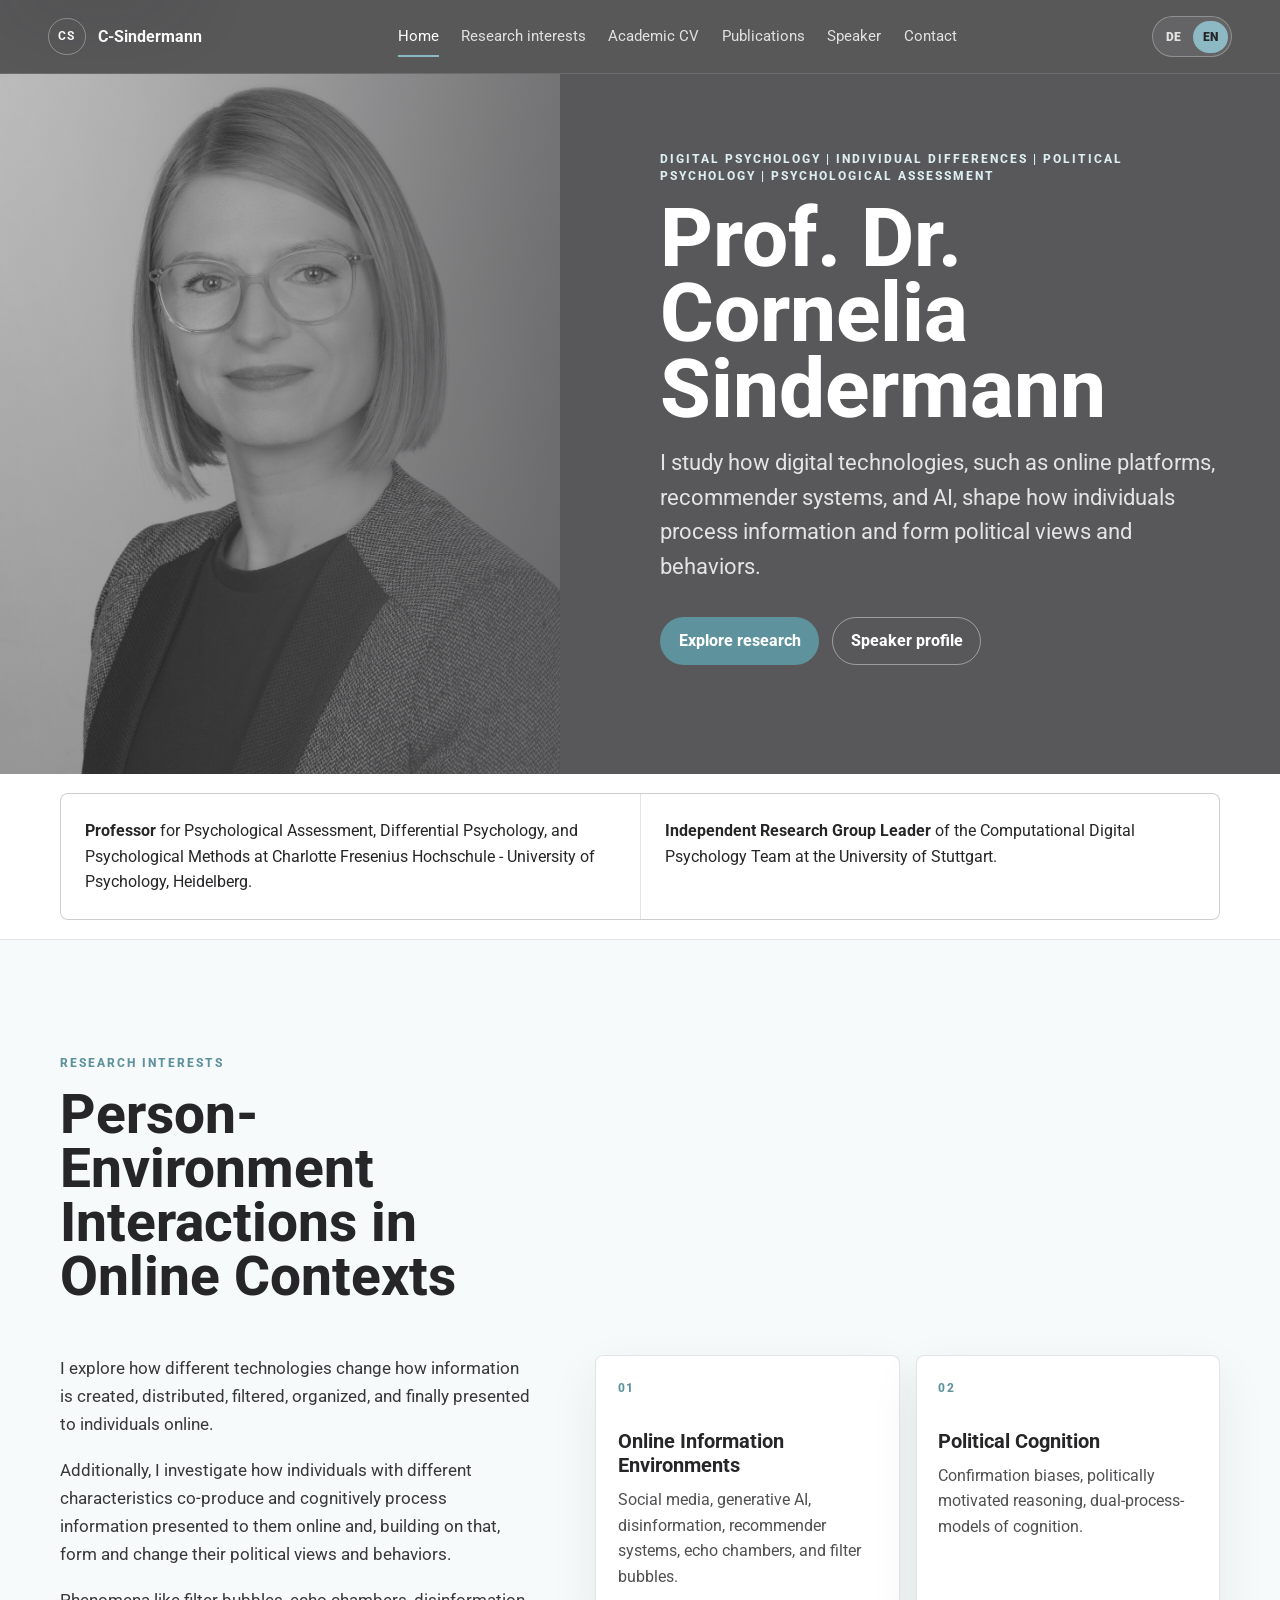
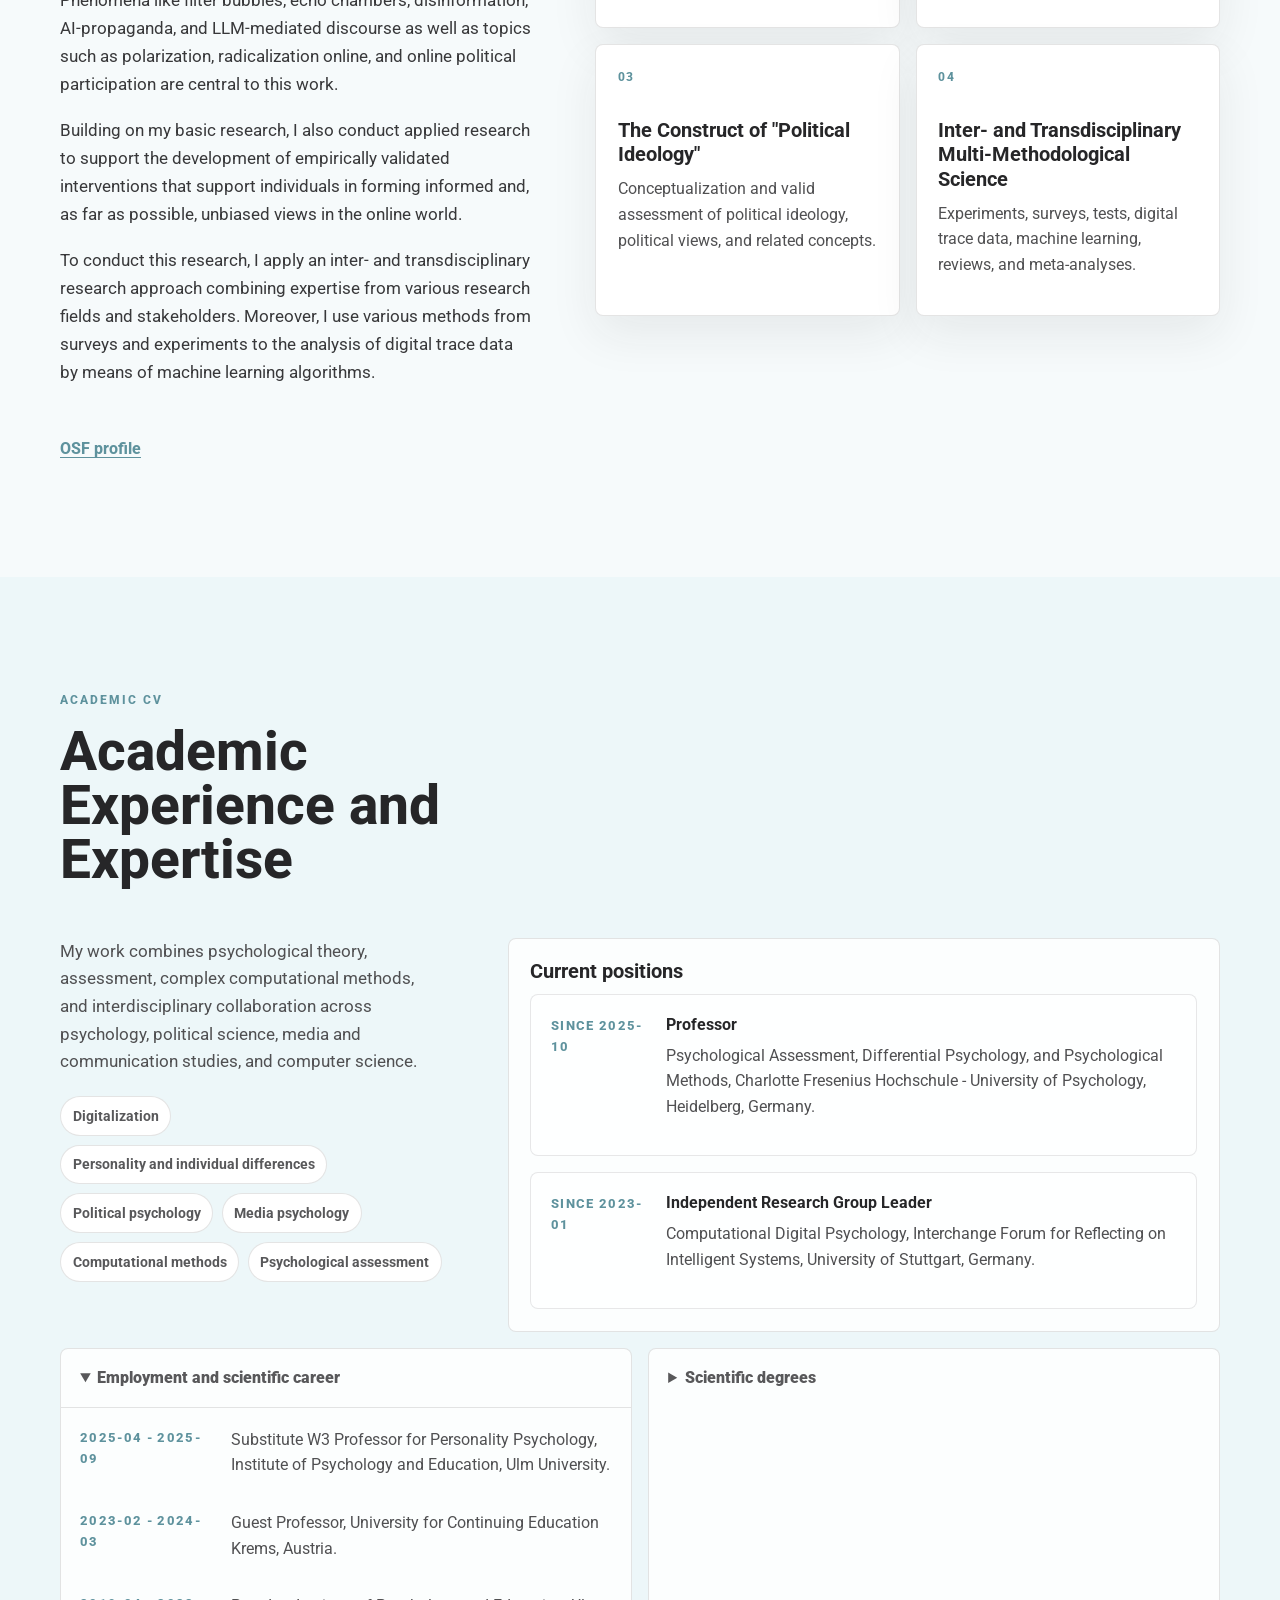
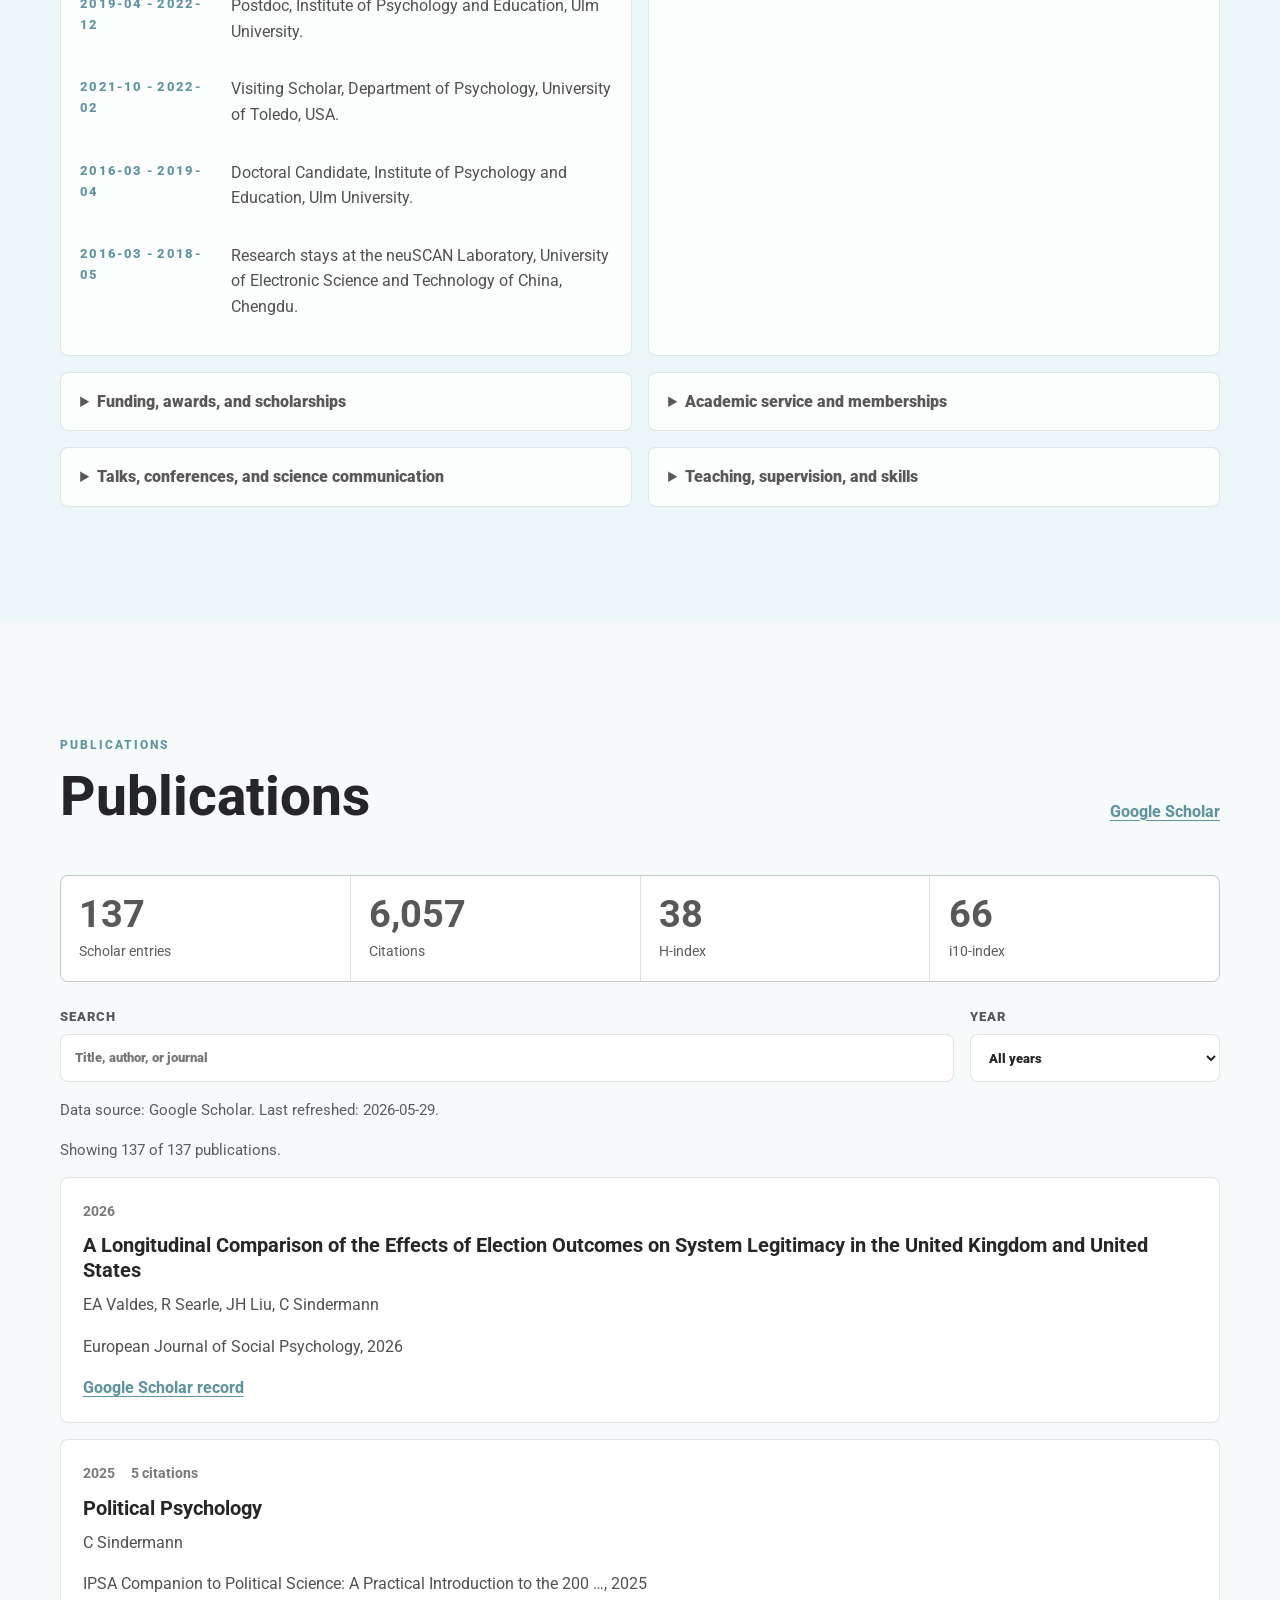
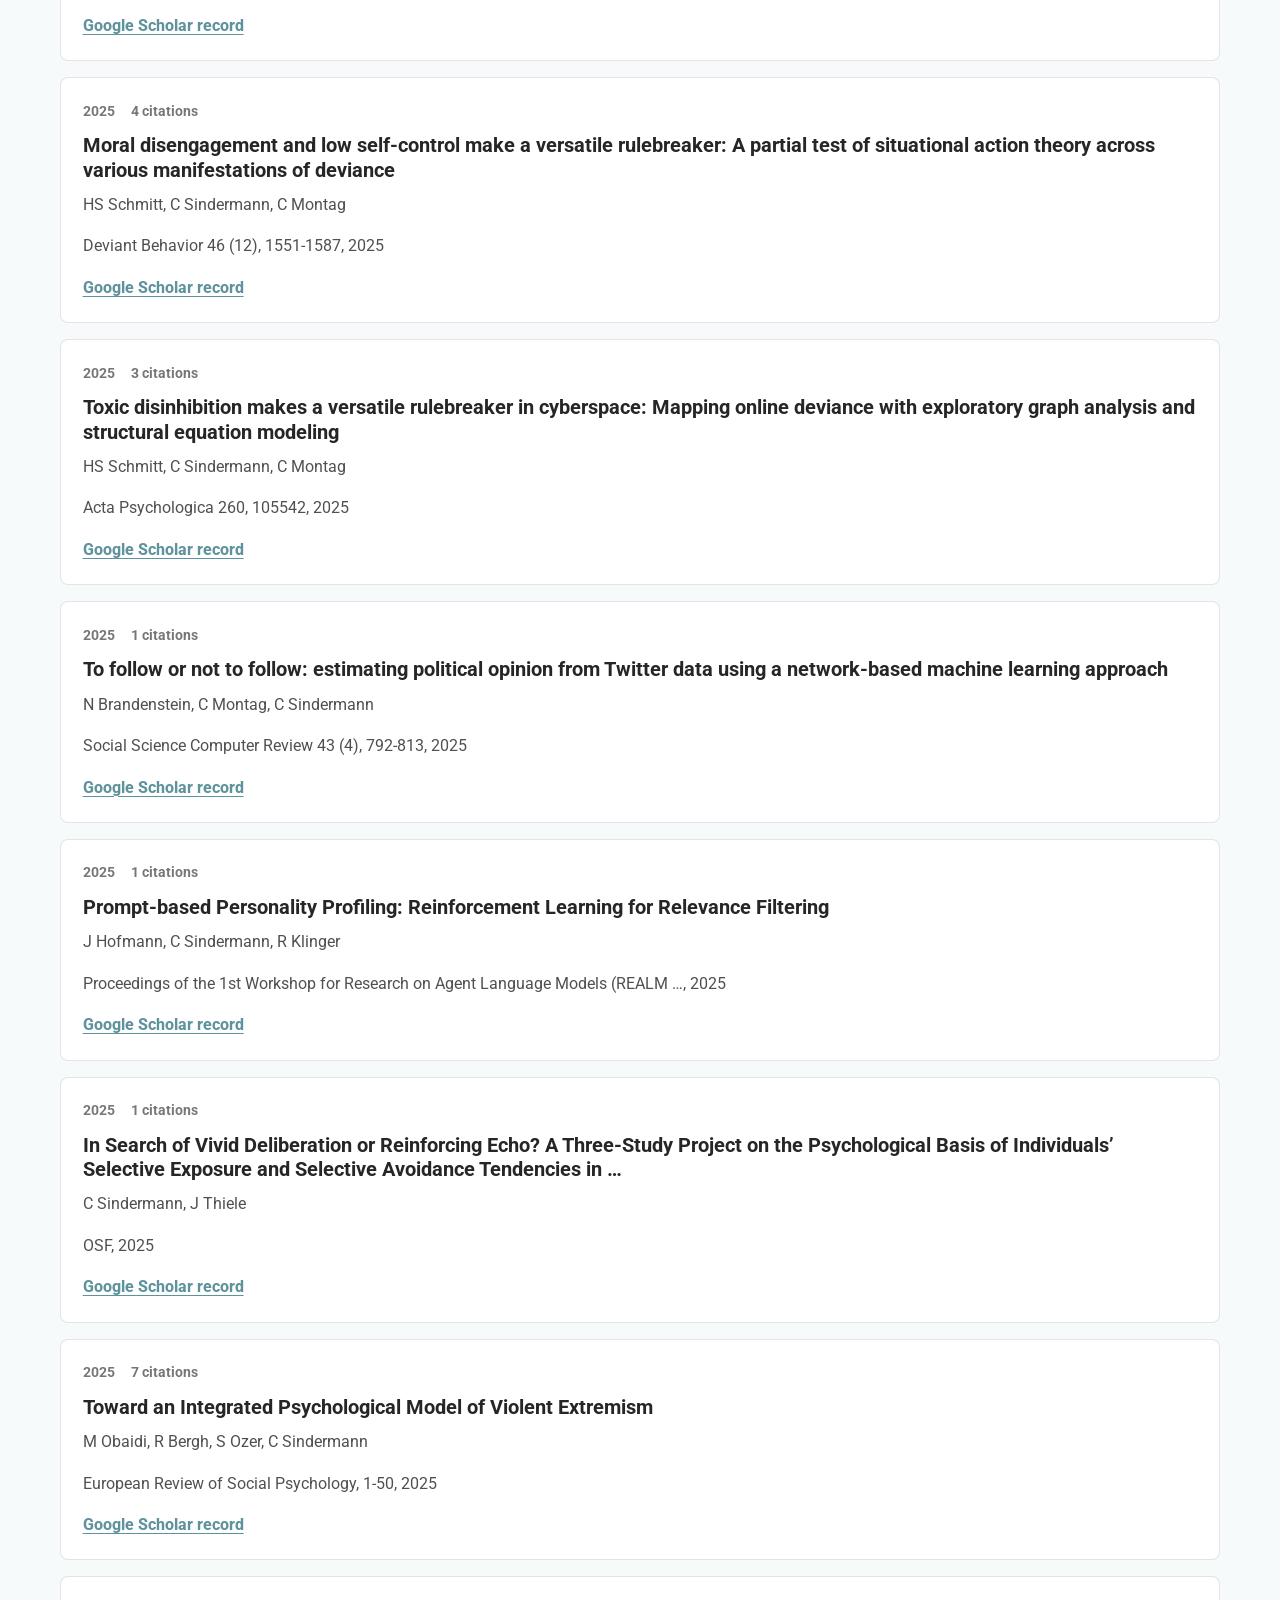
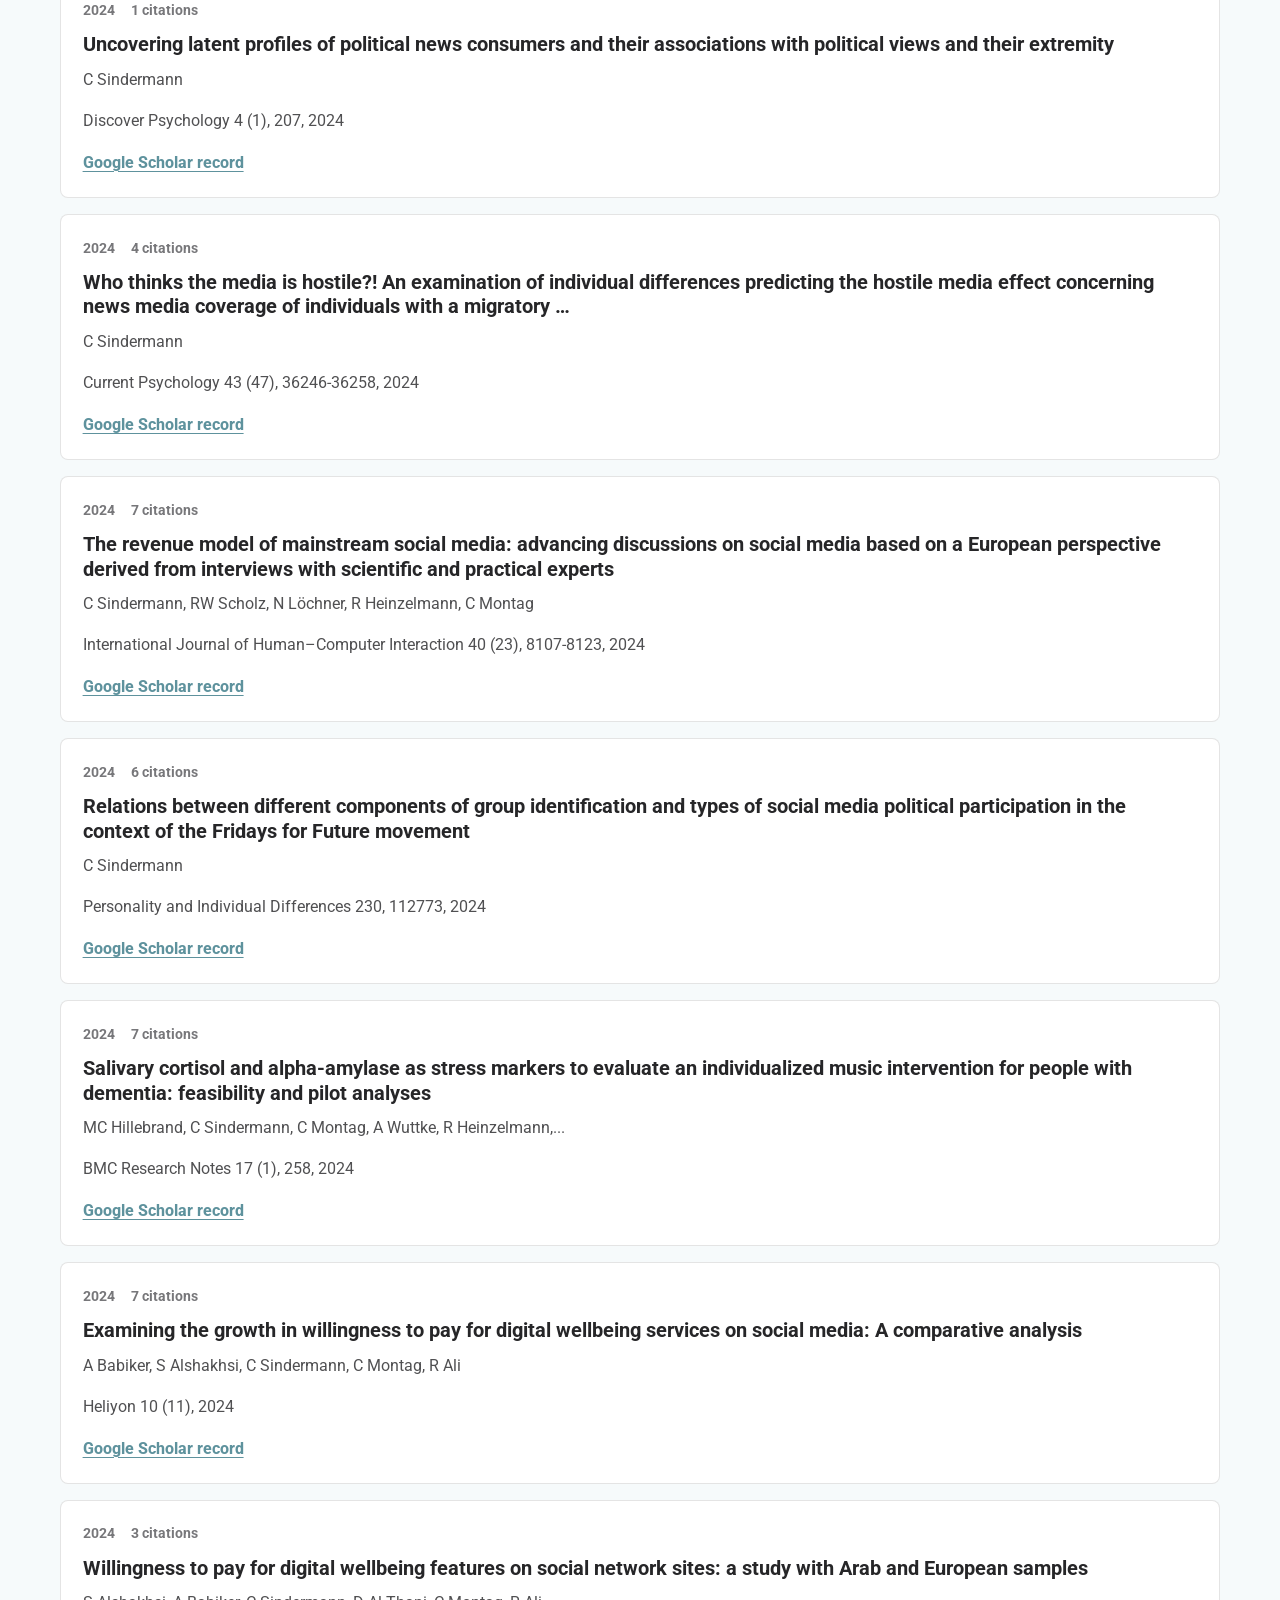
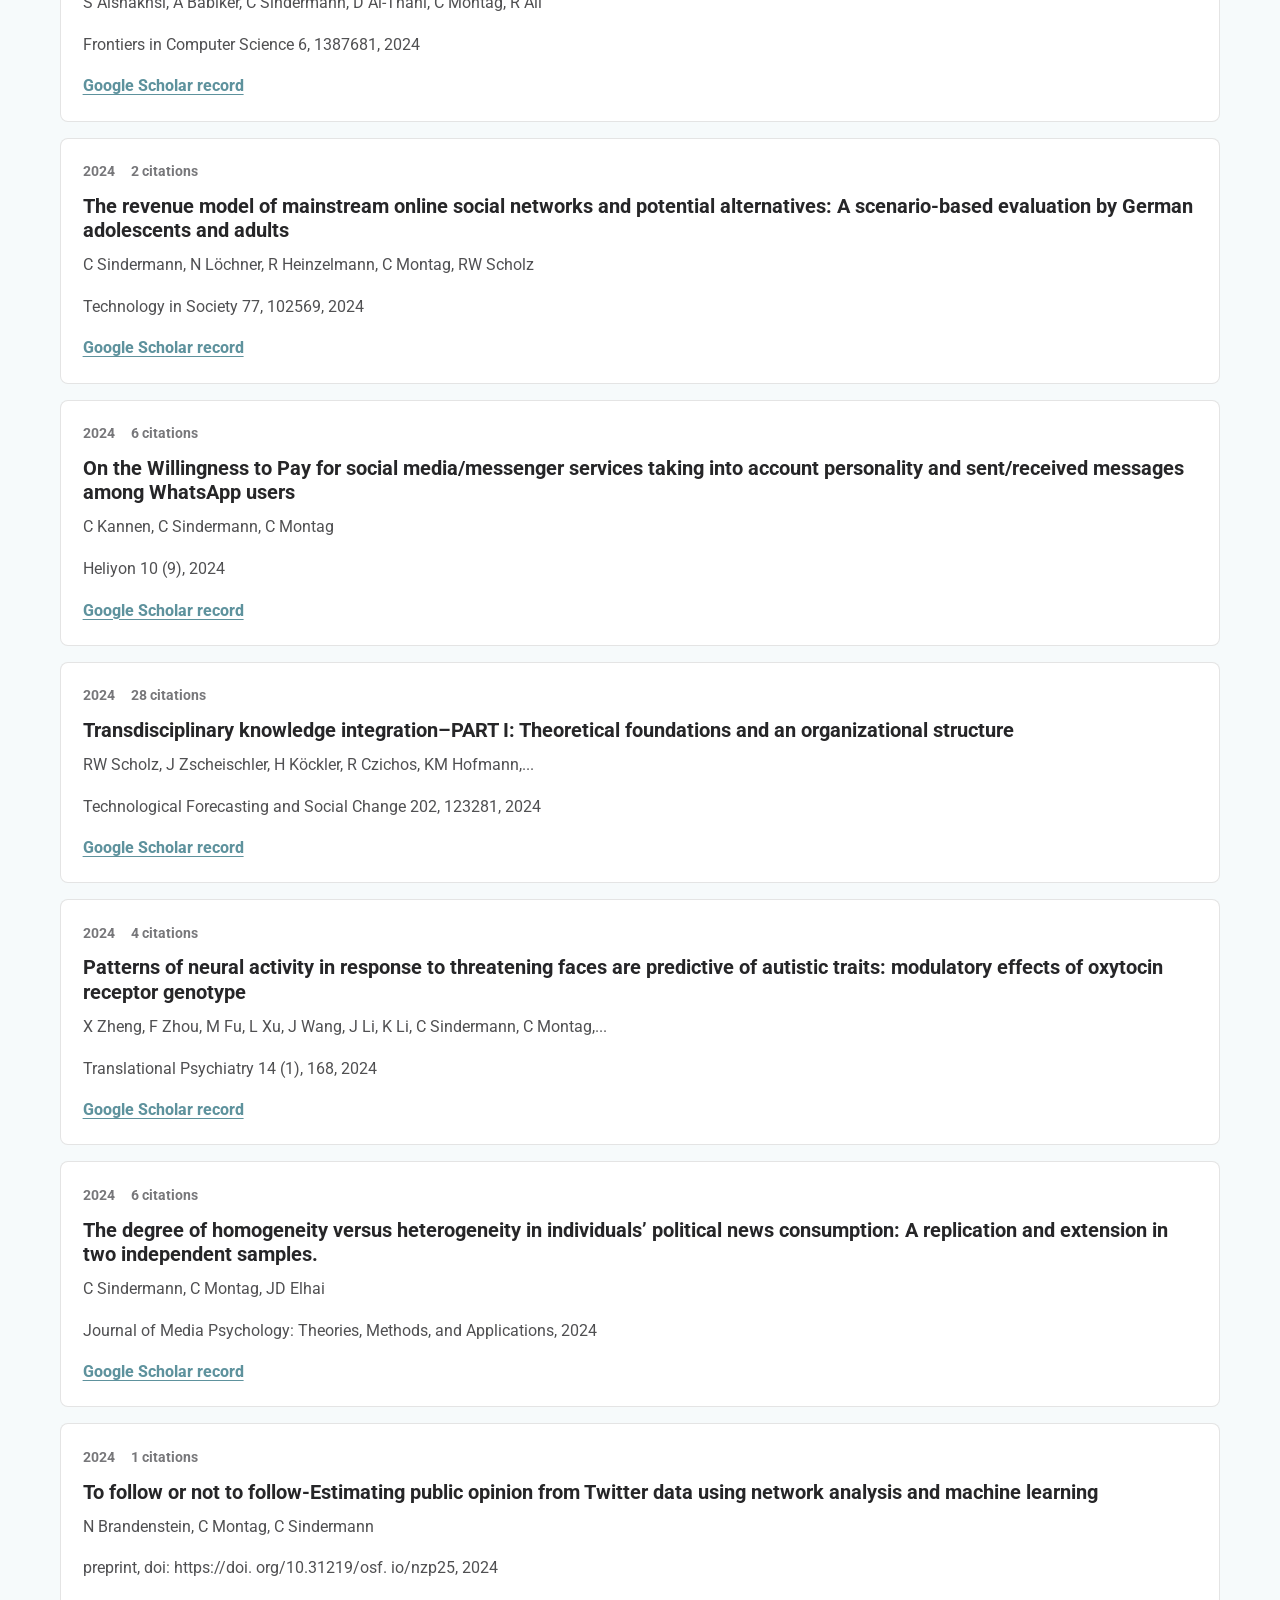
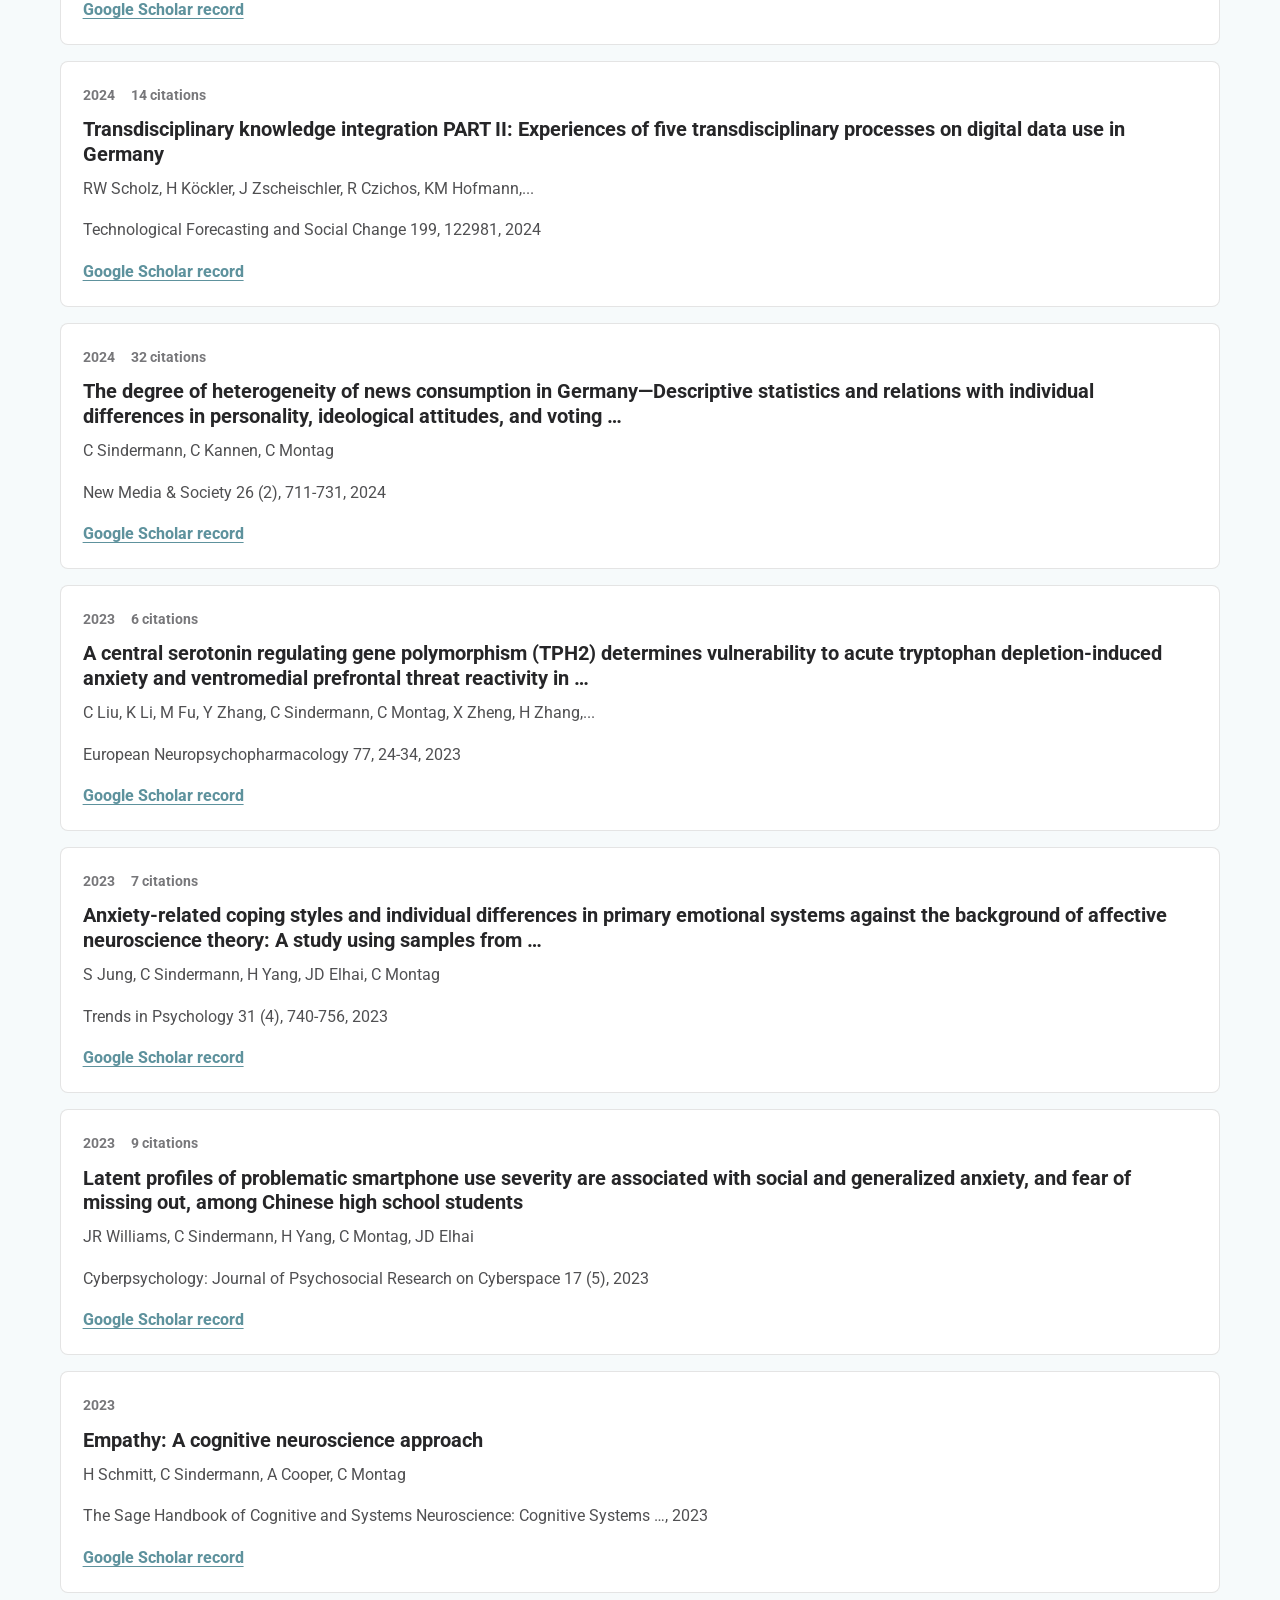
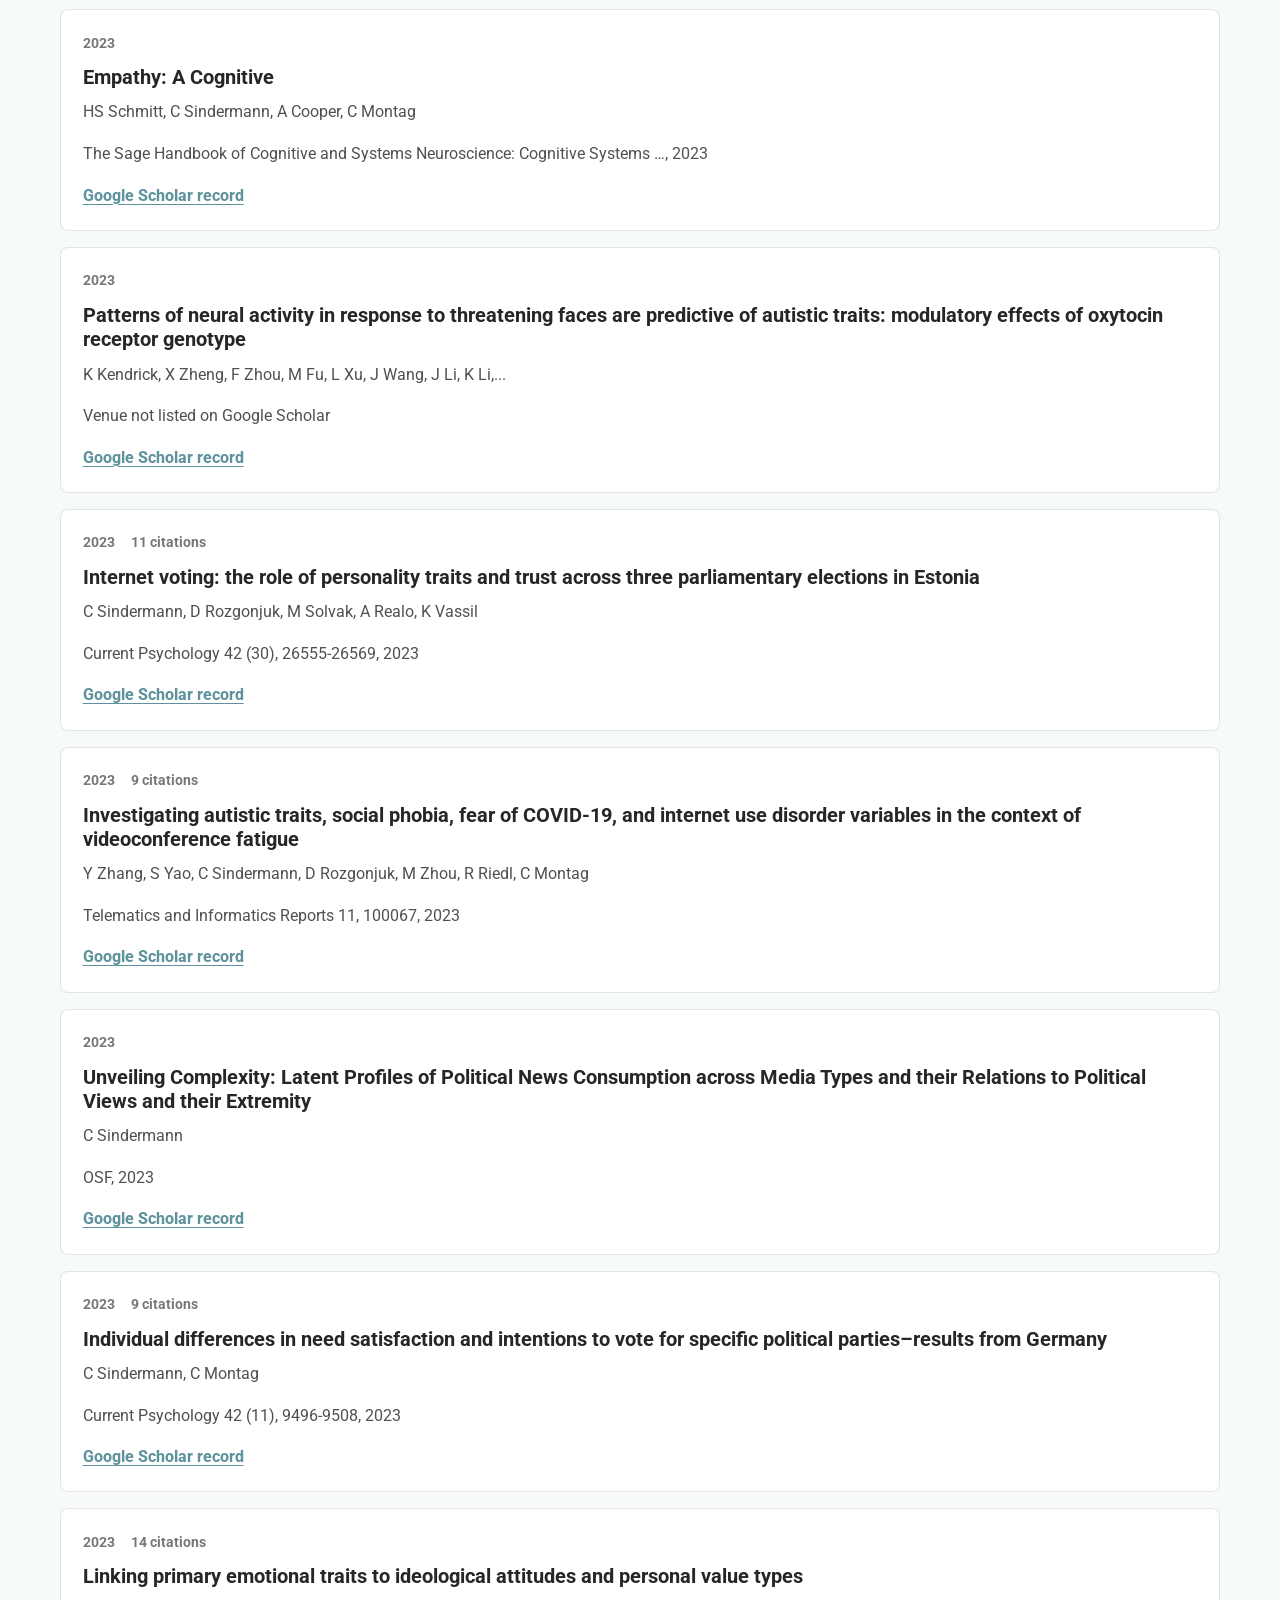
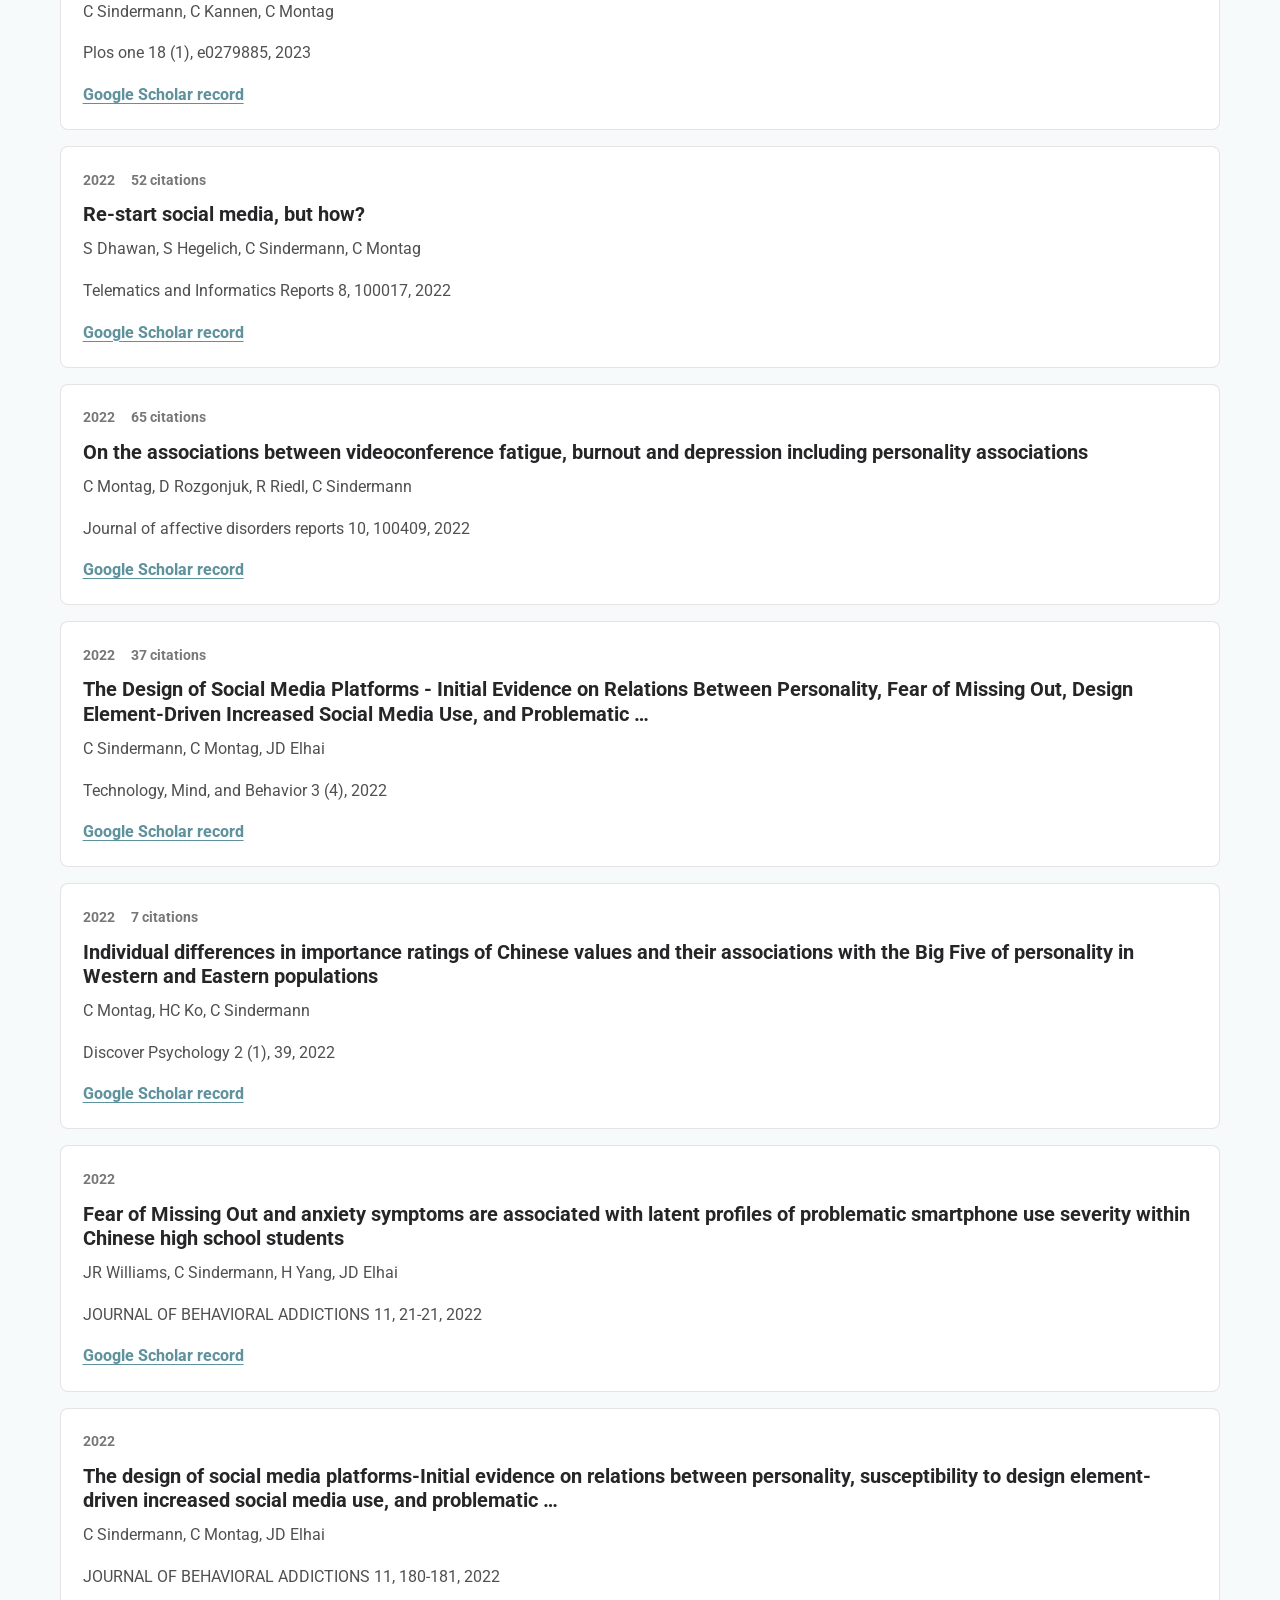
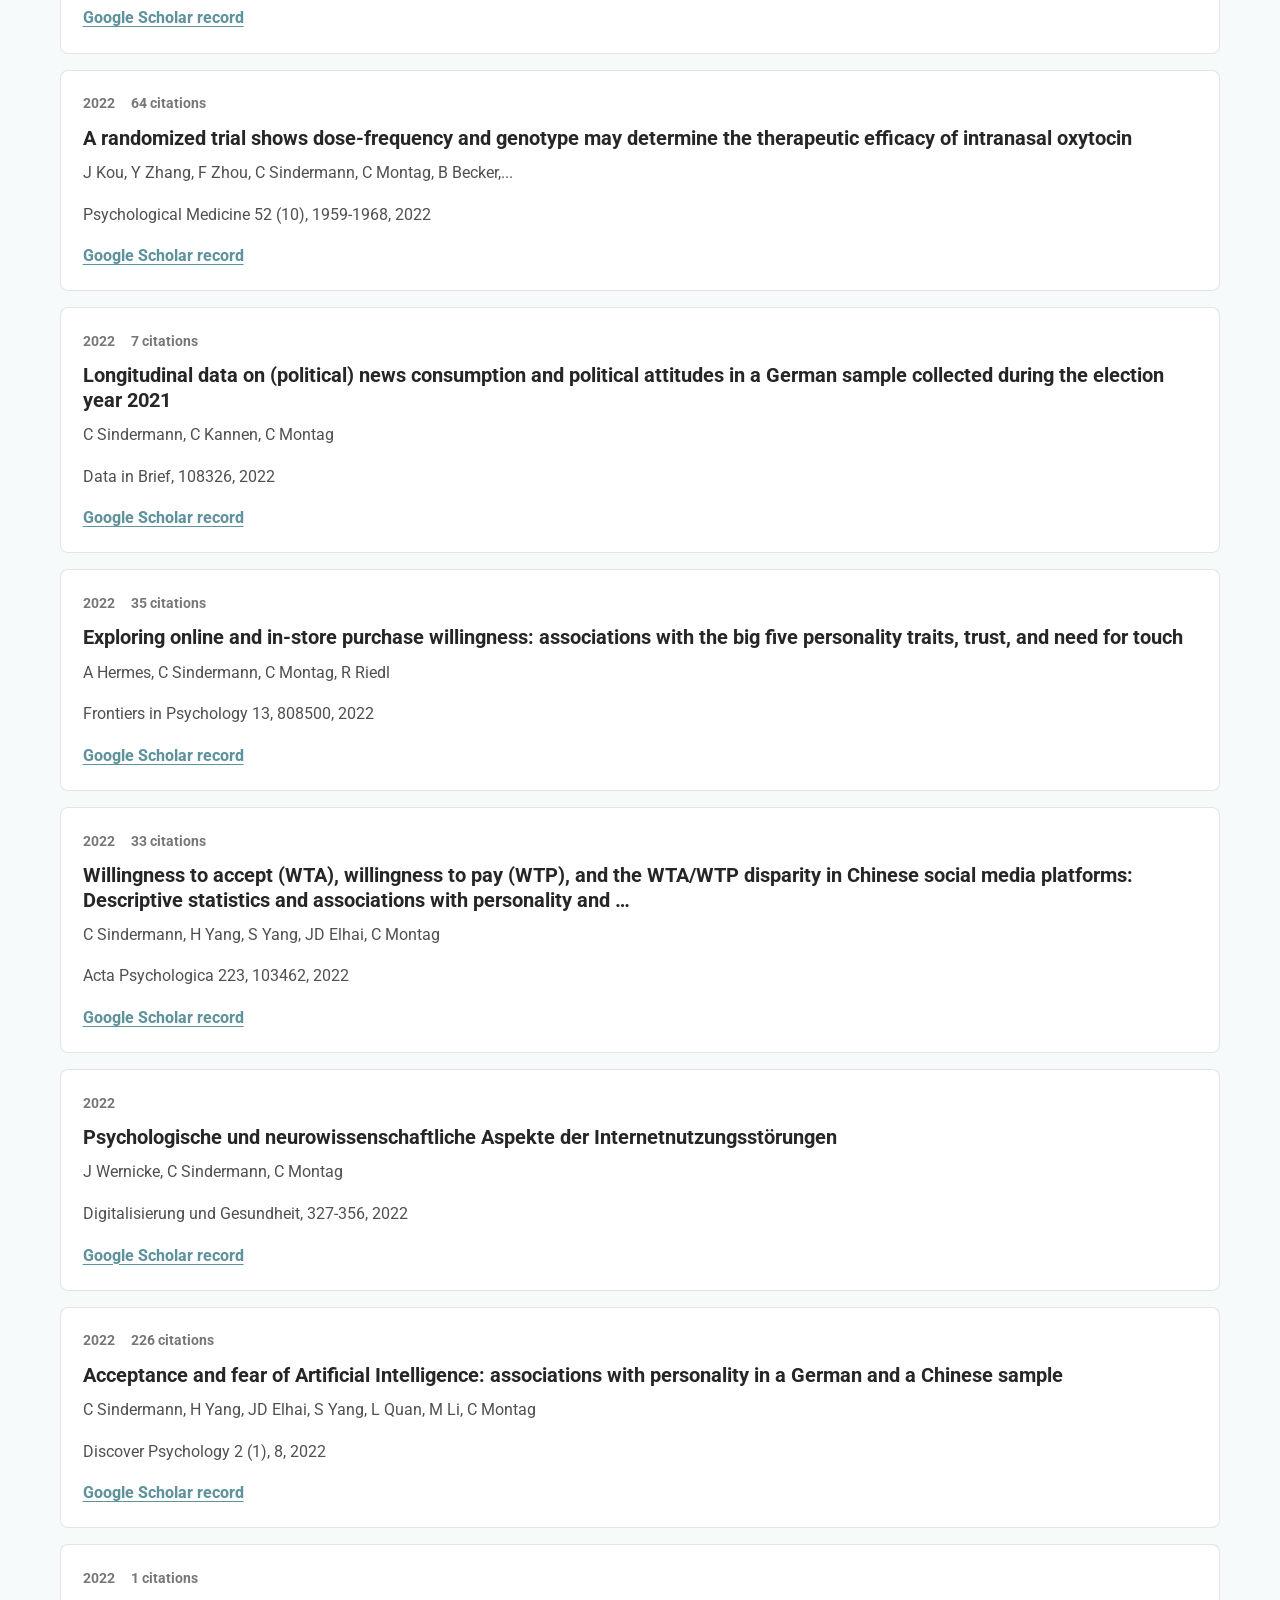
==== csindermann_website/en/index.html @ fb045633 "website_added" ====
<!doctype html>
<html lang="en">
  <head>
    <meta charset="utf-8">
    <meta name="viewport" content="width=device-width, initial-scale=1">
    <title>Prof. Dr. Cornelia Sindermann</title>
    <meta
      name="description"
      content="Prof. Dr. Cornelia Sindermann investigates person-environment interactions in online contexts with a focus on how digital technologies impact political opinion formation and behaviors."
    >
    <meta property="og:title" content="Prof. Dr. Cornelia Sindermann">
    <meta
      property="og:description"
      content="Research, academic CV, publications, speaking topics, and contact information."
    >
    <meta property="og:type" content="website">
    <meta property="og:image" content="../assets/cornelia-sindermann-portrait.jpg">
    <link rel="alternate" hreflang="en" href="../en/">
    <link rel="alternate" hreflang="de" href="../de/">
    <link rel="alternate" hreflang="x-default" href="../en/">
    <link rel="icon" href="../assets/favicon.svg" type="image/svg+xml">
    <link rel="preconnect" href="https://fonts.googleapis.com">
    <link rel="preconnect" href="https://fonts.gstatic.com" crossorigin>
    <link
      href="https://fonts.googleapis.com/css2?family=Roboto:wght@400;500;700;900&display=swap"
      rel="stylesheet"
    >
    <link rel="stylesheet" href="../styles.css">
  </head>
  <body>
    <a class="skip-link" href="#main">Skip to main content</a>

    <header class="site-header" data-header>
      <a class="brand" href="#home" aria-label="Prof. Dr. Cornelia Sindermann home">
        <span class="brand-mark" aria-hidden="true">CS</span>
        <span>C-Sindermann</span>
      </a>

      <nav class="site-nav" id="site-nav" aria-label="Primary navigation">
        <a href="#home">Home</a>
        <a href="#research">Research interests</a>
        <a href="#cv">Academic CV</a>
        <a href="#publications">Publications</a>
        <a href="#speaker">Speaker</a>
        <a href="#contact">Contact</a>
      </nav>

      <div class="header-controls">
        <div class="language-switch" aria-label="Language selection">
          <a href="../de/" hreflang="de" lang="de" data-language-option="de">DE</a>
          <a class="is-active" href="../en/" hreflang="en" lang="en" data-language-option="en" aria-current="true">EN</a>
        </div>

        <button class="menu-toggle" type="button" aria-expanded="false" aria-controls="site-nav">
          <span class="menu-toggle-line"></span>
          <span class="menu-toggle-line"></span>
          <span class="menu-toggle-line"></span>
          <span class="sr-only">Menu</span>
        </button>
      </div>
    </header>

    <main id="main">
      <section class="hero section-dark" id="home" aria-labelledby="home-title">
        <img
          class="hero-photo"
          src="../assets/cornelia-sindermann-portrait.jpg"
          alt="Portrait of Prof. Dr. Cornelia Sindermann"
        >
        <div class="hero-overlay"></div>
        <div class="hero-inner">
          <p class="eyebrow">Digital Psychology | Individual Differences | Political Psychology | Psychological Assessment </p>
          <h1 id="home-title">Prof. Dr. Cornelia Sindermann</h1>
          <p class="hero-lede">
            I study how digital technologies, such as online platforms, recommender systems,
            and AI, shape how individuals process information and form political views and behaviors.
          </p>
          <div class="hero-actions" aria-label="Primary links">
            <a class="button button-primary" href="#research">Explore research</a>
            <a class="button button-secondary" href="#speaker">Speaker profile</a>
          </div>
        </div>
      </section>

      <section class="intro-band" aria-label="Current appointments">
        <div class="intro-grid">
          <p>
            <strong>Professor</strong> for Psychological Assessment, Differential Psychology, and Psychological Methods at Charlotte
            Fresenius Hochschule - University of Psychology, Heidelberg.
          </p>
          <p>
            <strong>Independent Research Group Leader</strong> of the Computational
            Digital Psychology Team at the University of Stuttgart.
          </p>
        </div>
      </section>

      <section class="section" id="research" aria-labelledby="research-title">
        <div class="section-heading">
          <p class="eyebrow">Research interests</p>
          <h2 id="research-title">Person-Environment Interactions in Online Contexts</h2>
        </div>

        <div class="content-grid">
          <div class="prose">
            <p>
              I explore how different technologies
              change how information is created, distributed, filtered, organized,
              and finally presented to individuals online.
            </p>
            <p>
              Additionally, I investigate how individuals with different characteristics
              co-produce and cognitively process information presented to them online and, building on
              that, form and change their political views and behaviors. 
              </p>
            <p>
              Phenomena like filter bubbles, echo chambers, disinformation, AI-propaganda, and LLM-mediated discourse 
              as well as topics such as polarization, radicalization online, and online political
              participation are central to this work.
            </p>
            <p>
              Building on my basic research, I also conduct applied research to support the development of
              empirically validated interventions that support individuals in forming
              informed and, as far as possible, unbiased views in the online world.
            </p>
            <p>
              To conduct this research, I apply an inter- and transdisciplinary research approach combining expertise
              from various research fields and stakeholders. Moreover, I use various methods from surveys and experiments to
              the analysis of digital trace data by means of machine learning algorithms.
            </p>
          </div>

          <div class="research-cards" aria-label="Research themes">
            <article class="theme-card">
              <span class="theme-number">01</span>
              <h3>Online Information Environments</h3>
              <p>Social media, generative AI, disinformation, recommender systems, echo chambers, and filter bubbles.</p>
            </article>
            <article class="theme-card">
              <span class="theme-number">02</span>
              <h3>Political Cognition</h3>
              <p>Confirmation biases, politically motivated reasoning, dual-process-models of cognition.</p>
            </article>
            <article class="theme-card">
              <span class="theme-number">03</span>
              <h3>The Construct of "Political Ideology"</h3>
              <p>Conceptualization and valid assessment of political ideology, political views, and related concepts.</p>
            </article>
            <article class="theme-card">
              <span class="theme-number">04</span>
              <h3>Inter- and Transdisciplinary Multi-Methodological Science</h3>
              <p>Experiments, surveys, tests, digital trace data, machine learning, reviews, and meta-analyses.</p>
            </article>
          </div>
        </div>

        <div class="inline-links">
          <a href="https://osf.io/xt7pn/#" target="_blank" rel="noopener">OSF profile</a>
        </div>
      </section>

      <section class="section section-muted" id="cv" aria-labelledby="cv-title">
        <div class="section-heading">
          <p class="eyebrow">Academic CV</p>
          <h2 id="cv-title">Academic Experience and Expertise</h2>
        </div>

        <div class="cv-layout">
          <div class="cv-summary">
            <p>
              My work combines psychological theory, assessment, complex computational
              methods, and interdisciplinary collaboration across psychology,
              political science, media and communication studies, and computer science.
            </p>
            <div class="keyword-list" aria-label="Research keywords">
              <span>Digitalization</span>
              <span>Personality and individual differences</span>
              <span>Political psychology</span>
              <span>Media psychology</span>
              <span>Computational methods</span>
              <span>Psychological assessment</span>
            </div>
          </div>

          <div class="cv-panel">
            <h3>Current positions</h3>
            <ol class="timeline">
              <li>
                <span class="timeline-date">Since 2025-10</span>
                <div>
                  <h4>Professor</h4>
                  <p>
                    Psychological Assessment, Differential Psychology,
                    and Psychological Methods, Charlotte Fresenius Hochschule - University of
                    Psychology, Heidelberg, Germany.
                  </p>
                </div>
              </li>
              <li>
                <span class="timeline-date">Since 2023-01</span>
                <div>
                  <h4>Independent Research Group Leader</h4>
                  <p>
                    Computational Digital Psychology, Interchange Forum for
                    Reflecting on Intelligent Systems, University of Stuttgart,
                    Germany.
                  </p>
                </div>
              </li>
            </ol>
          </div>
        </div>

        <div class="cv-details">
          <details class="cv-detail" open>
            <summary>Employment and scientific career</summary>
            <ol class="timeline timeline-compact">
              <li>
                <span class="timeline-date">2025-04 - 2025-09</span>
                <p>
                  Substitute W3 Professor for Personality Psychology, Institute of
                  Psychology and Education, Ulm University.
                </p>
              </li>
              <li>
                <span class="timeline-date">2023-02 - 2024-03</span>
                <p>Guest Professor, University for Continuing Education Krems, Austria.</p>
              </li>
              <li>
                <span class="timeline-date">2019-04 - 2022-12</span>
                <p>
                  Postdoc, Institute of Psychology and Education, Ulm University.
                </p>
              </li>
              <li>
                <span class="timeline-date">2021-10 - 2022-02</span>
                <p>Visiting Scholar, Department of Psychology, University of Toledo, USA.</p>
              </li>
              <li>
                <span class="timeline-date">2016-03 - 2019-04</span>
                <p>Doctoral Candidate, Institute of Psychology and Education, Ulm University.</p>
              </li>
              <li>
                <span class="timeline-date">2016-03 - 2018-05</span>
                <p>
                  Research stays at the neuSCAN Laboratory, University of
                  Electronic Science and Technology of China, Chengdu.
                </p>
              </li>
            </ol>
          </details>

          <details class="cv-detail">
            <summary>Scientific degrees</summary>
            <ol class="timeline timeline-compact">
              <li>
                <span class="timeline-date">2019-04</span>
                <p>
                  Doctor rerum naturalium, Ulm University, summa cum laude. Thesis:
                  "Multi-methodological examination of individual differences in
                  antisocial personality traits and behaviors."
                </p>
              </li>
              <li>
                <span class="timeline-date">2016-03</span>
                <p>Master of Science in Psychology, Ulm University.</p>
              </li>
              <li>
                <span class="timeline-date">2014-10</span>
                <p>Bachelor of Science in Psychology, Ulm University.</p>
              </li>
            </ol>
          </details>

          <details class="cv-detail">
            <summary>Funding, awards, and scholarships</summary>
            <ul class="cv-list">
              <li>
                Independent research group at the University of Stuttgart, funded
                by the Ministerium fuer Wissenschaft, Forschung und Kunst
                Baden-Wuerttemberg, approximately 650,000 EUR, 2023-01 - 2026-12.
              </li>
              <li>
                Project funding from the Vodafone Foundation Germany on social
                media trade-offs in adolescents, 51,915 EUR, 2020-12 - 2022-02.
              </li>
              <li>
                Funding from the Graduate and Professional Training Centre Ulm on
                profiles of news consumers, 9,935 EUR, 2022-07 - 2022-12.
              </li>
              <li>
                Additional funding via DAAD travel and postdoctoral research funding, 
                teaching bonus at Ulm University, and doctoral scholarship from the Studienstiftung
                des Deutschen Volkes.
              </li>
            </ul>
          </details>

          <details class="cv-detail">
            <summary>Academic service and memberships</summary>
            <ul class="cv-list">
              <li>
                Reviewer for about 70 international peer-reviewed journals, conferences,
                and research funding bodies.
              </li>
              <li>
                Editor at advances.in/psychology, SAGE Open, and Journal of Media
                Psychology; co-editor of the book series Politische Psychologie.
              </li>
              <li>
                Organization of scientific events including the Support for
                Democracy Symposium, the 16th ACM Web Science Conference, and the
                conference of the DPPD division of the German Psychological Association.
              </li>
              <li>
                Currently organizing committee member of the German Political Psychology
                Network and Co-Chair of IPSA Research Committee 29: Political
                Psychology, 2023-2025.
              </li>
            </ul>
          </details>

          <details class="cv-detail">
            <summary>Talks, conferences, and science communication</summary>
            <ul class="cv-list">
              <li>
                Invited research talks at various Universities, including
                Ludwig Maximilians University Munich,
                Heidelberg University, and the University of Bern.
              </li>
              <li>
                Active participation in numerous international and national scientific
                conferences.
              </li>
              <li>
                Science communication through the "Made in Science" podcast, participation in
                "I'm a Scientist", writing of media articles, radio interviews, and multistakeholder discussions.
              </li>
            </ul>
          </details>

          <details class="cv-detail">
            <summary>Teaching, supervision, and skills</summary>
            <ul class="cv-list">
              <li>
                Teaching since 2018: lectures, seminars, empirical practice
                courses, project seminars, and transdisciplinary field research
                training.
              </li>
              <li>
                Supervision of Bachelor and Master theses, as well as Ph.D.
                theses.
              </li>
              <li>Languages: German native, English C2.</li>
            </ul>
          </details>
        </div>
      </section>

      <section class="section" id="publications" aria-labelledby="publications-title">
        <div class="section-heading section-heading-row">
          <div>
            <p class="eyebrow">Publications</p>
            <h2 id="publications-title">Publications</h2>
          </div>
          <a
            class="text-link"
            href="https://scholar.google.com/citations?user=ymA6CQMAAAAJ&hl=de&oi=ao"
            target="_blank"
            rel="noopener"
          >
            Google Scholar
          </a>
        </div>

        <div class="metrics" aria-label="Publication metrics from Google Scholar">
          <div><strong data-metric="publicationCount">137</strong><span>Scholar entries</span></div>
          <div><strong data-metric="citationsAll">6,057</strong><span>Citations</span></div>
          <div><strong data-metric="hIndexAll">38</strong><span>H-index</span></div>
          <div><strong data-metric="i10IndexAll">66</strong><span>i10-index</span></div>
        </div>

        <div class="publication-tools" aria-label="Publication filters">
          <label>
            <span>Search</span>
            <input id="publication-search" type="search" placeholder="Title, author, or journal">
          </label>
          <label>
            <span>Year</span>
            <select id="publication-year">
              <option value="">All years</option>
            </select>
          </label>
        </div>

        <p class="publication-meta" id="publication-meta">
          Data source: Google Scholar. Last refreshed: 2026-05-29.
        </p>
        <p class="publication-count" id="publication-count">Loading publications.</p>

        <div class="publication-list" id="publication-list" aria-live="polite">
          <article class="publication">
            <p class="publication-year">2026</p>
            <h3>A Longitudinal Comparison of the Effects of Election Outcomes on System Legitimacy in the United Kingdom and United States</h3>
            <p>EA Valdes, R Searle, JH Liu, C Sindermann</p>
            <p>European Journal of Social Psychology, 2026</p>
          </article>
        </div>

        <noscript>
          <p class="publication-meta">
            JavaScript is required to render the full local publication data file.
            The Google Scholar profile remains available through the link above.
          </p>
        </noscript>
      </section>

      <section class="section section-dark speaker-section" id="speaker" aria-labelledby="speaker-title">
        <div class="section-heading">
          <p class="eyebrow">Speaker</p>
          <h2 id="speaker-title">Talks on Digitalization, Cognition, and Democracy</h2>
        </div>

        <div class="speaker-grid">
          <div class="speaker-copy">
            <p>
              I am available for keynote talks, invited research lectures, panels,
              workshops, interviews, and media background conversations on how digital
              technologies shape information processing, political views, and
              behaviors.
            </p>
            <a class="button button-secondary" href="#contact">Invite me to speak</a>
          </div>

          <div class="topic-list" aria-label="Speaker topics">
            <article>
              <h3>Filter Bubbles and Echo Chambers</h3>
              <p>What we really know about how online recommender systems impact political views and behaviors.</p>
            </article>
            <article>
              <h3>LLMs and Political Discourse</h3>
              <p>How large language models may change political conversation, persuasion, and discourse - and its consequences.</p>
            </article>
            <article>
              <h3>Social Media (Virtual) Political Influencers</h3>
              <p>How human and AI-controlled political influencers impact political views of their followers.</p>
            </article>
            <article>
              <h3>Disinformation and Fake News</h3>
              <p>Psychological mechanisms behind susceptibility, resistance, and downstream effects of disinformation.</p>
            </article>

          </div>
        </div>
      </section>

      <section class="section contact-section" id="contact" aria-labelledby="contact-title">
        <div class="section-heading">
          <p class="eyebrow">Contact</p>
          <h2 id="contact-title">Get in Touch</h2>
        </div>

        <div class="contact-grid">
          <div>
            <p class="contact-lede">
              For research collaborations, speaking invitations, media requests,
              or academic correspondence, please use this email address:
            </p>
            <p>
            <b>contact[at]c-sindermann.com</b>
            </p>
          </div>

          <div class="social-links" aria-label="Social media links">
            <a
              href="https://www.linkedin.com/in/cornelia-sindermann-28ab661aa/"
              target="_blank"
              rel="noopener"
            >
              LinkedIn
            </a>
            <a
              href="https://bsky.app/profile/csindermann.bsky.social"
              target="_blank"
              rel="noopener"
            >
              Bluesky
            </a>
            <a href="https://osf.io/xt7pn/#" target="_blank" rel="noopener">OSF</a>
            <a
              href="https://scholar.google.com/citations?user=ymA6CQMAAAAJ&hl=de&oi=ao"
              target="_blank"
              rel="noopener"
            >
              Scholar
            </a>
          </div>
        </div>
      </section>
    </main>

    <footer class="site-footer">
      <p>Prof. Dr. Cornelia Sindermann</p>
      <p>contact[at]c-sindermann.com</p>
    </footer>

    <script src="../script.js" data-publications-url="../data/publications.json" data-language="en"></script>
  </body>
</html>
---- csindermann_website/styles.css ----
:root {
  --charcoal: #58585a;
  --charcoal-rgb: 88, 88, 90;
  --ink: #262628;
  --paper: #f6fafb;
  --white: #ffffff;
  --aqua: #8cb9c3;
  --aqua-deep: #5e929d;
  --aqua-light: #dcedf0;
  --aqua-soft: #edf7f9;
  --gray-light: #e8e8e9;
  --gray-mid: #77777a;
  --line: rgba(88, 88, 90, 0.16);
  --shadow: 0 24px 70px rgba(38, 38, 40, 0.14);
  --max-width: 1160px;
  --header-height: 74px;
}

*,
*::before,
*::after {
  box-sizing: border-box;
}

html {
  scroll-behavior: smooth;
}

[id] {
  scroll-margin-top: calc(var(--header-height) + 1rem);
}

body {
  margin: 0;
  background: var(--paper);
  color: var(--ink);
  font-family:
    "Roboto", Arial, ui-sans-serif, system-ui, -apple-system, BlinkMacSystemFont,
    "Segoe UI", sans-serif;
  line-height: 1.6;
  text-rendering: optimizeLegibility;
}

body.nav-open {
  overflow: hidden;
}

img {
  display: block;
  max-width: 100%;
}

a {
  color: inherit;
}

:focus-visible {
  outline: 3px solid rgba(140, 185, 195, 0.55);
  outline-offset: 4px;
}

.skip-link {
  position: fixed;
  top: 12px;
  left: 12px;
  z-index: 100;
  transform: translateY(-150%);
  background: var(--white);
  color: var(--ink);
  padding: 0.7rem 1rem;
  border-radius: 999px;
  box-shadow: var(--shadow);
  transition: transform 180ms ease;
}

.skip-link:focus {
  transform: translateY(0);
}

.sr-only {
  position: absolute;
  width: 1px;
  height: 1px;
  padding: 0;
  margin: -1px;
  overflow: hidden;
  clip: rect(0, 0, 0, 0);
  white-space: nowrap;
  border: 0;
}

.site-header {
  position: fixed;
  inset: 0 0 auto;
  z-index: 20;
  height: var(--header-height);
  display: flex;
  align-items: center;
  justify-content: space-between;
  gap: 1.5rem;
  padding: 0 clamp(1rem, 4vw, 3rem);
  color: var(--white);
  background: rgba(var(--charcoal-rgb), 0.92);
  backdrop-filter: blur(16px);
  border-bottom: 1px solid rgba(255, 255, 255, 0.12);
}

.brand {
  display: inline-flex;
  align-items: center;
  gap: 0.75rem;
  text-decoration: none;
  font-weight: 700;
}

.brand-mark {
  display: grid;
  place-items: center;
  width: 2.35rem;
  height: 2.35rem;
  border: 1px solid rgba(255, 255, 255, 0.34);
  border-radius: 50%;
  font-size: 0.75rem;
  letter-spacing: 0.08em;
}

.header-controls {
  display: inline-flex;
  align-items: center;
  gap: 0.75rem;
}

.language-switch {
  display: inline-flex;
  align-items: center;
  gap: 0.15rem;
  padding: 0.2rem;
  border: 1px solid rgba(255, 255, 255, 0.28);
  border-radius: 999px;
  background: rgba(255, 255, 255, 0.08);
}

.language-switch a {
  display: inline-flex;
  align-items: center;
  justify-content: center;
  min-width: 2.15rem;
  min-height: 2rem;
  padding: 0.32rem 0.55rem;
  border-radius: 999px;
  color: var(--white);
  font-size: 0.78rem;
  font-weight: 900;
  text-decoration: none;
  opacity: 0.82;
}

.language-switch a:hover,
.language-switch a.is-active {
  background: var(--aqua);
  color: var(--ink);
  opacity: 1;
}

.site-nav {
  display: flex;
  align-items: center;
  gap: clamp(0.8rem, 2vw, 1.4rem);
  font-size: 0.92rem;
}

.site-nav a {
  position: relative;
  text-decoration: none;
  opacity: 0.82;
  transition:
    color 180ms ease,
    opacity 180ms ease;
}

.site-nav a::after {
  position: absolute;
  right: 0;
  bottom: -0.55rem;
  left: 0;
  height: 2px;
  content: "";
  background: var(--aqua);
  transform: scaleX(0);
  transform-origin: center;
  transition: transform 180ms ease;
}

.site-nav a:hover,
.site-nav a.is-active {
  opacity: 1;
}

.site-nav a.is-active::after {
  transform: scaleX(1);
}

.menu-toggle {
  display: none;
  width: 2.75rem;
  height: 2.75rem;
  border: 1px solid rgba(255, 255, 255, 0.28);
  border-radius: 50%;
  background: transparent;
  color: var(--white);
  cursor: pointer;
}

.menu-toggle-line {
  display: block;
  width: 1.1rem;
  height: 2px;
  margin: 4px auto;
  background: currentColor;
}

.section {
  padding: clamp(4.5rem, 9vw, 7.5rem) clamp(1rem, 4vw, 3rem);
}

.section > * {
  max-width: var(--max-width);
  margin-right: auto;
  margin-left: auto;
}

.section-dark {
  background: var(--charcoal);
  color: var(--white);
}

.section-muted {
  background: var(--aqua-soft);
}

.hero {
  position: relative;
  min-height: clamp(610px, 86svh, 780px);
  display: grid;
  align-items: center;
  overflow: hidden;
  padding: calc(var(--header-height) + 3rem) clamp(1rem, 4vw, 3rem) 5rem;
}

.hero-photo {
  position: absolute;
  top: var(--header-height);
  bottom: 0;
  left: 0;
  width: min(45vw, 560px);
  height: calc(100% - var(--header-height));
  object-fit: cover;
  object-position: 50% 18%;
  filter: grayscale(100%);
  opacity: 0.86;
}

.hero-overlay {
  position: absolute;
  inset: var(--header-height) 0 0;
  background:
    linear-gradient(90deg, rgba(var(--charcoal-rgb), 0.06) 0%, rgba(var(--charcoal-rgb), 0.72) 42%, rgba(var(--charcoal-rgb), 1) 68%),
    linear-gradient(180deg, rgba(var(--charcoal-rgb), 0) 0%, rgba(var(--charcoal-rgb), 0.16) 100%);
}

.hero-inner {
  position: relative;
  z-index: 1;
  width: min(100%, var(--max-width));
  margin: 0 auto;
  padding-left: min(48vw, 600px);
}

.eyebrow {
  margin: 0 0 1rem;
  color: var(--aqua-deep);
  font-size: 0.78rem;
  font-weight: 800;
  letter-spacing: 0.16em;
  line-height: 1.35;
  text-transform: uppercase;
}

.section-dark .eyebrow,
.hero .eyebrow {
  color: var(--aqua-light);
}

h1,
h2,
h3,
p {
  margin-top: 0;
}

h1 {
  max-width: 11ch;
  margin-bottom: 1.2rem;
  font-size: clamp(3rem, 6.4vw, 6.9rem);
  font-weight: 760;
  line-height: 0.92;
}

h2 {
  max-width: 13ch;
  margin-bottom: 0;
  font-size: clamp(2.2rem, 4.3vw, 4.6rem);
  font-weight: 760;
  line-height: 0.98;
}

h3 {
  margin-bottom: 0.55rem;
  font-size: clamp(1.05rem, 1.6vw, 1.22rem);
  line-height: 1.25;
}

h4 {
  margin: 0 0 0.45rem;
  font-size: 1rem;
  line-height: 1.3;
}

.hero-lede {
  max-width: 36rem;
  margin-bottom: 2rem;
  color: rgba(255, 255, 255, 0.84);
  font-size: clamp(1.08rem, 1.75vw, 1.35rem);
}

.hero-actions,
.inline-links {
  display: flex;
  flex-wrap: wrap;
  gap: 0.8rem;
  align-items: center;
}

.button {
  display: inline-flex;
  align-items: center;
  justify-content: center;
  min-height: 3rem;
  padding: 0.78rem 1.1rem;
  border: 1px solid transparent;
  border-radius: 999px;
  font-weight: 760;
  line-height: 1.2;
  text-decoration: none;
  transition:
    background 180ms ease,
    border-color 180ms ease,
    color 180ms ease,
    transform 180ms ease;
}

.button:hover {
  transform: translateY(-2px);
}

.button-primary {
  background: var(--aqua-deep);
  color: var(--white);
}

.button-primary:hover {
  background: var(--charcoal);
}

.button-secondary {
  border-color: rgba(255, 255, 255, 0.42);
  color: var(--white);
}

.button-secondary:hover {
  background: rgba(255, 255, 255, 0.1);
}

.intro-band {
  padding: 1.2rem clamp(1rem, 4vw, 3rem);
  background: var(--white);
  border-bottom: 1px solid var(--line);
}

.intro-grid {
  display: grid;
  max-width: var(--max-width);
  grid-template-columns: repeat(2, minmax(0, 1fr));
  gap: 1px;
  margin: 0 auto;
  overflow: hidden;
  border: 1px solid var(--line);
  border-radius: 8px;
  background: var(--line);
}

.intro-grid p {
  min-height: 100%;
  margin: 0;
  padding: clamp(1rem, 2.5vw, 1.5rem);
  background: var(--white);
  color: var(--ink);
}

.section-heading {
  margin-bottom: clamp(2rem, 4vw, 3.5rem);
}

.section-heading-row {
  display: flex;
  align-items: end;
  justify-content: space-between;
  gap: 1rem;
}

.content-grid {
  display: grid;
  grid-template-columns: minmax(0, 0.86fr) minmax(320px, 1.14fr);
  gap: clamp(2rem, 6vw, 4rem);
  align-items: start;
}

.prose {
  max-width: 43rem;
  color: #38383a;
  font-size: clamp(1rem, 1.45vw, 1.09rem);
}

.prose p + p {
  margin-top: 1.15rem;
}

.research-cards {
  display: grid;
  grid-template-columns: repeat(2, minmax(0, 1fr));
  gap: 1rem;
}

.theme-card,
.publication,
.topic-list article {
  border-radius: 8px;
}

.theme-card {
  min-height: 14rem;
  padding: 1.35rem;
  background: var(--white);
  border: 1px solid var(--line);
  box-shadow: 0 18px 48px rgba(36, 33, 32, 0.08);
}

.theme-number {
  display: block;
  margin-bottom: 2rem;
  color: var(--aqua-deep);
  font-size: 0.78rem;
  font-weight: 800;
  letter-spacing: 0.12em;
}

.theme-card p,
.publication p,
.topic-list p,
.cv-summary p,
.timeline p,
.contact-lede {
  color: #505052;
}

.inline-links {
  margin-top: 2rem;
}

.inline-links a,
.text-link,
.publication a,
.email-link,
.site-footer a {
  color: var(--aqua-deep);
  font-weight: 760;
  text-decoration-thickness: 0.08em;
  text-underline-offset: 0.2em;
}

.cv-layout {
  display: grid;
  grid-template-columns: minmax(260px, 0.7fr) minmax(320px, 1.3fr);
  gap: clamp(2rem, 6vw, 4rem);
}

.cv-summary {
  align-self: start;
}

.cv-summary p {
  font-size: 1.08rem;
}

.keyword-list {
  display: flex;
  flex-wrap: wrap;
  gap: 0.55rem;
  margin-top: 1.25rem;
}

.keyword-list span {
  padding: 0.48rem 0.72rem;
  background: var(--white);
  border: 1px solid var(--line);
  border-radius: 999px;
  color: var(--charcoal);
  font-size: 0.88rem;
  font-weight: 700;
}

.cv-panel {
  padding: 1.35rem;
  background: rgba(255, 255, 255, 0.82);
  border: 1px solid var(--line);
  border-radius: 8px;
}

.cv-details {
  display: grid;
  grid-template-columns: repeat(2, minmax(0, 1fr));
  gap: 1rem;
  margin-top: 1rem;
}

.cv-detail {
  background: rgba(255, 255, 255, 0.82);
  border: 1px solid var(--line);
  border-radius: 8px;
  overflow: hidden;
}

.cv-detail summary {
  padding: 1rem 1.2rem;
  color: var(--charcoal);
  cursor: pointer;
  font-weight: 900;
}

.cv-detail[open] summary {
  border-bottom: 1px solid var(--line);
}

.cv-detail .timeline,
.cv-detail .cv-list {
  padding: 1.2rem;
}

.cv-list {
  display: grid;
  gap: 0.85rem;
  margin: 0;
  color: #505052;
}

.timeline {
  display: grid;
  gap: 1rem;
  padding: 0;
  margin: 0;
  list-style: none;
}

.timeline li {
  display: grid;
  grid-template-columns: 6rem minmax(0, 1fr);
  gap: 1.2rem;
  padding: 1.25rem;
  background: rgba(255, 255, 255, 0.72);
  border: 1px solid rgba(88, 88, 90, 0.14);
  border-radius: 8px;
}

.timeline-compact li {
  grid-template-columns: 8.2rem minmax(0, 1fr);
  padding: 0;
  background: transparent;
  border: 0;
  border-radius: 0;
}

.timeline-date {
  color: var(--aqua-deep);
  font-size: 0.82rem;
  font-weight: 800;
  letter-spacing: 0.1em;
  text-transform: uppercase;
}

.metrics {
  display: grid;
  grid-template-columns: repeat(4, minmax(0, 1fr));
  gap: 1px;
  margin-bottom: 1.5rem;
  overflow: hidden;
  border: 1px solid var(--line);
  border-radius: 8px;
  background: var(--line);
}

.metrics div {
  padding: 1.15rem;
  background: var(--white);
}

.metrics strong {
  display: block;
  color: var(--charcoal);
  font-size: clamp(1.8rem, 3vw, 2.5rem);
  line-height: 1;
}

.metrics span {
  display: block;
  margin-top: 0.45rem;
  color: #5b5b5e;
  font-size: 0.88rem;
}

.publication-tools {
  display: grid;
  grid-template-columns: minmax(260px, 1fr) minmax(180px, 0.28fr);
  gap: 1rem;
  margin-bottom: 1rem;
}

.publication-tools label {
  display: grid;
  gap: 0.45rem;
  color: var(--charcoal);
  font-size: 0.82rem;
  font-weight: 900;
  letter-spacing: 0.08em;
  text-transform: uppercase;
}

.publication-tools input,
.publication-tools select {
  min-height: 3rem;
  width: 100%;
  padding: 0.75rem 0.9rem;
  border: 1px solid var(--line);
  border-radius: 8px;
  background: var(--white);
  color: var(--ink);
  font: inherit;
}

.publication-meta,
.publication-count {
  color: #5b5b5e;
  font-size: 0.95rem;
}

.publication-list {
  display: grid;
  grid-template-columns: 1fr;
  gap: 1rem;
}

.publication {
  padding: 1.35rem;
  background: var(--white);
  border: 1px solid var(--line);
}

.publication-year {
  margin-bottom: 0.65rem;
  color: var(--aqua-deep);
  font-size: 0.82rem;
  font-weight: 800;
  letter-spacing: 0.1em;
}

.publication-meta-line {
  display: flex;
  flex-wrap: wrap;
  gap: 0.6rem 1rem;
  margin-bottom: 0.75rem;
  color: var(--gray-mid);
  font-size: 0.88rem;
  font-weight: 700;
}

.speaker-section {
  position: relative;
}

.speaker-grid {
  display: grid;
  grid-template-columns: minmax(280px, 0.8fr) minmax(320px, 1.2fr);
  gap: clamp(2rem, 6vw, 4rem);
  align-items: start;
}

.speaker-copy p {
  max-width: 34rem;
  color: rgba(255, 255, 255, 0.78);
  font-size: 1.1rem;
}

.topic-list {
  display: grid;
  grid-template-columns: repeat(2, minmax(0, 1fr));
  gap: 1rem;
}

.topic-list article {
  min-height: 12rem;
  padding: 1.35rem;
  background: rgba(255, 255, 255, 0.08);
  border: 1px solid rgba(255, 255, 255, 0.14);
}

.topic-list p {
  color: rgba(255, 255, 255, 0.72);
}

.contact-section {
  background: var(--white);
}

.contact-grid {
  display: grid;
  grid-template-columns: minmax(280px, 0.82fr) minmax(320px, 1.18fr);
  gap: clamp(2rem, 6vw, 4rem);
  align-items: start;
}

.contact-lede {
  max-width: 34rem;
  font-size: 1.08rem;
}

.email-link {
  display: inline-flex;
  font-size: clamp(1.4rem, 3vw, 2.4rem);
}

.social-links {
  display: grid;
  grid-template-columns: repeat(2, minmax(0, 1fr));
  gap: 0.9rem;
}

.social-links a {
  display: flex;
  align-items: center;
  justify-content: space-between;
  min-height: 5rem;
  padding: 1.1rem;
  border: 1px solid var(--line);
  border-radius: 8px;
  color: var(--ink);
  font-weight: 760;
  text-decoration: none;
  transition:
    border-color 180ms ease,
    transform 180ms ease;
}

.social-links a::after {
  content: "->";
  color: var(--aqua-deep);
}

.social-links a:hover {
  border-color: rgba(94, 146, 157, 0.55);
  transform: translateY(-2px);
}

.site-footer {
  display: flex;
  flex-wrap: wrap;
  justify-content: space-between;
  gap: 0.8rem 1.5rem;
  padding: 2rem clamp(1rem, 4vw, 3rem);
  background: var(--paper);
  border-top: 1px solid var(--line);
}

.site-footer p {
  margin: 0;
}

@media (max-width: 920px) {
  .menu-toggle {
    display: block;
  }

  .site-nav {
    position: fixed;
    top: var(--header-height);
    right: 0;
    left: 0;
    display: grid;
    gap: 0;
    padding: 0.7rem;
    background: rgba(var(--charcoal-rgb), 0.98);
    border-bottom: 1px solid rgba(255, 255, 255, 0.12);
    opacity: 0;
    pointer-events: none;
    transform: translateY(-0.6rem);
    transition:
      opacity 180ms ease,
      transform 180ms ease;
  }

  .site-nav a {
    padding: 1rem;
    border-radius: 8px;
  }

  .site-nav a::after {
    display: none;
  }

  body.nav-open .site-nav {
    opacity: 1;
    pointer-events: auto;
    transform: translateY(0);
  }

  .hero {
    min-height: auto;
    padding-top: calc(var(--header-height) + 17rem);
  }

  .hero-photo {
    width: 100%;
    height: 22rem;
    object-position: 50% 20%;
  }

  .hero-overlay {
    background:
      linear-gradient(180deg, rgba(var(--charcoal-rgb), 0.16) 0%, rgba(var(--charcoal-rgb), 0.76) 38%, rgba(var(--charcoal-rgb), 1) 62%),
      linear-gradient(90deg, rgba(var(--charcoal-rgb), 0.15), rgba(var(--charcoal-rgb), 0.15));
  }

  .hero-inner {
    padding-left: 0;
  }

  h1 {
    max-width: 9ch;
  }

  .intro-grid,
  .content-grid,
  .cv-layout,
  .cv-details,
  .speaker-grid,
  .contact-grid {
    grid-template-columns: 1fr;
  }

  .section-heading-row {
    align-items: start;
    flex-direction: column;
  }
}

@media (max-width: 680px) {
  :root {
    --header-height: 66px;
  }

  .brand span:last-child {
    display: none;
  }

  .header-controls {
    gap: 0.45rem;
  }

  .language-switch a {
    min-width: 1.9rem;
    min-height: 1.85rem;
    padding: 0.25rem 0.45rem;
    font-size: 0.72rem;
  }

  .hero {
    padding-bottom: 4rem;
  }

  h2 {
    max-width: 11ch;
  }

  .research-cards,
  .metrics,
  .publication-tools,
  .topic-list,
  .social-links {
    grid-template-columns: 1fr;
  }

  .timeline li,
  .timeline-compact li {
    grid-template-columns: 1fr;
    gap: 0.45rem;
  }
}

@media (prefers-reduced-motion: reduce) {
  *,
  *::before,
  *::after {
    scroll-behavior: auto !important;
    transition-duration: 0.01ms !important;
    animation-duration: 0.01ms !important;
    animation-iteration-count: 1 !important;
  }
}
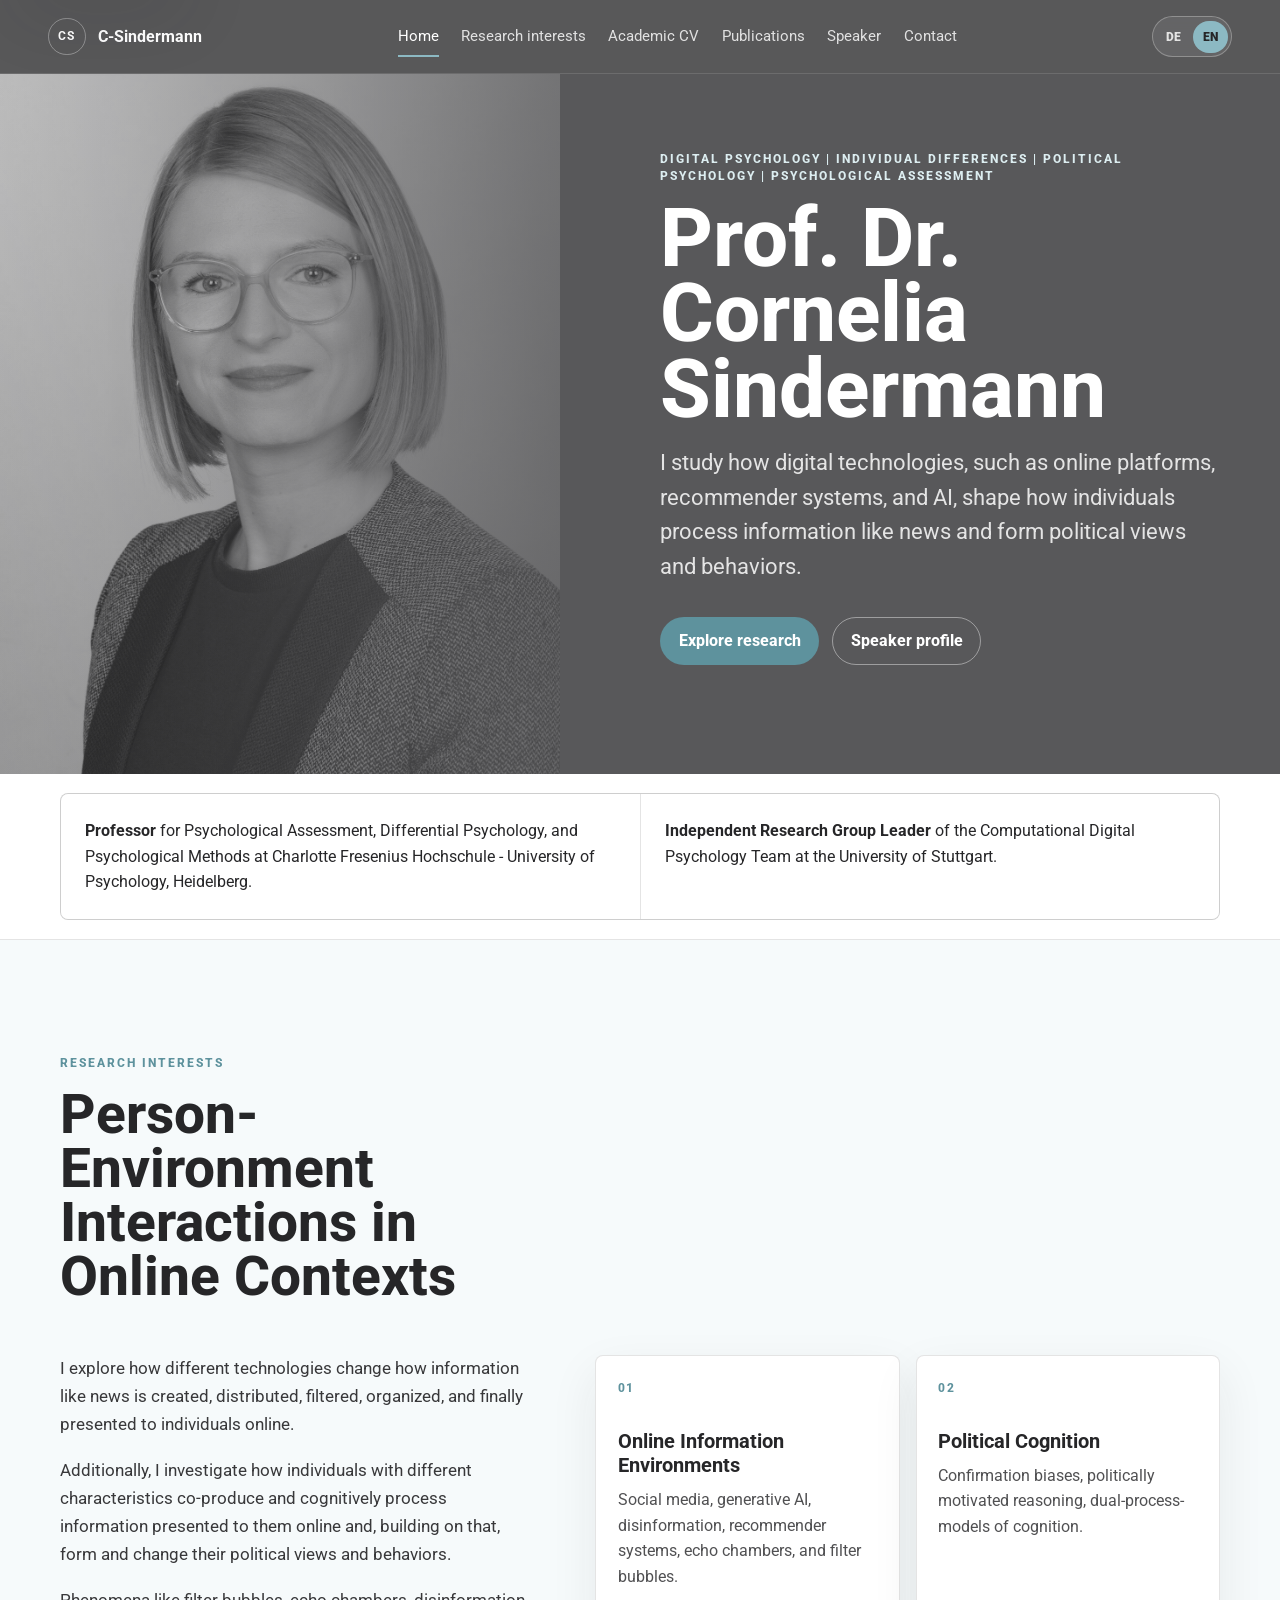
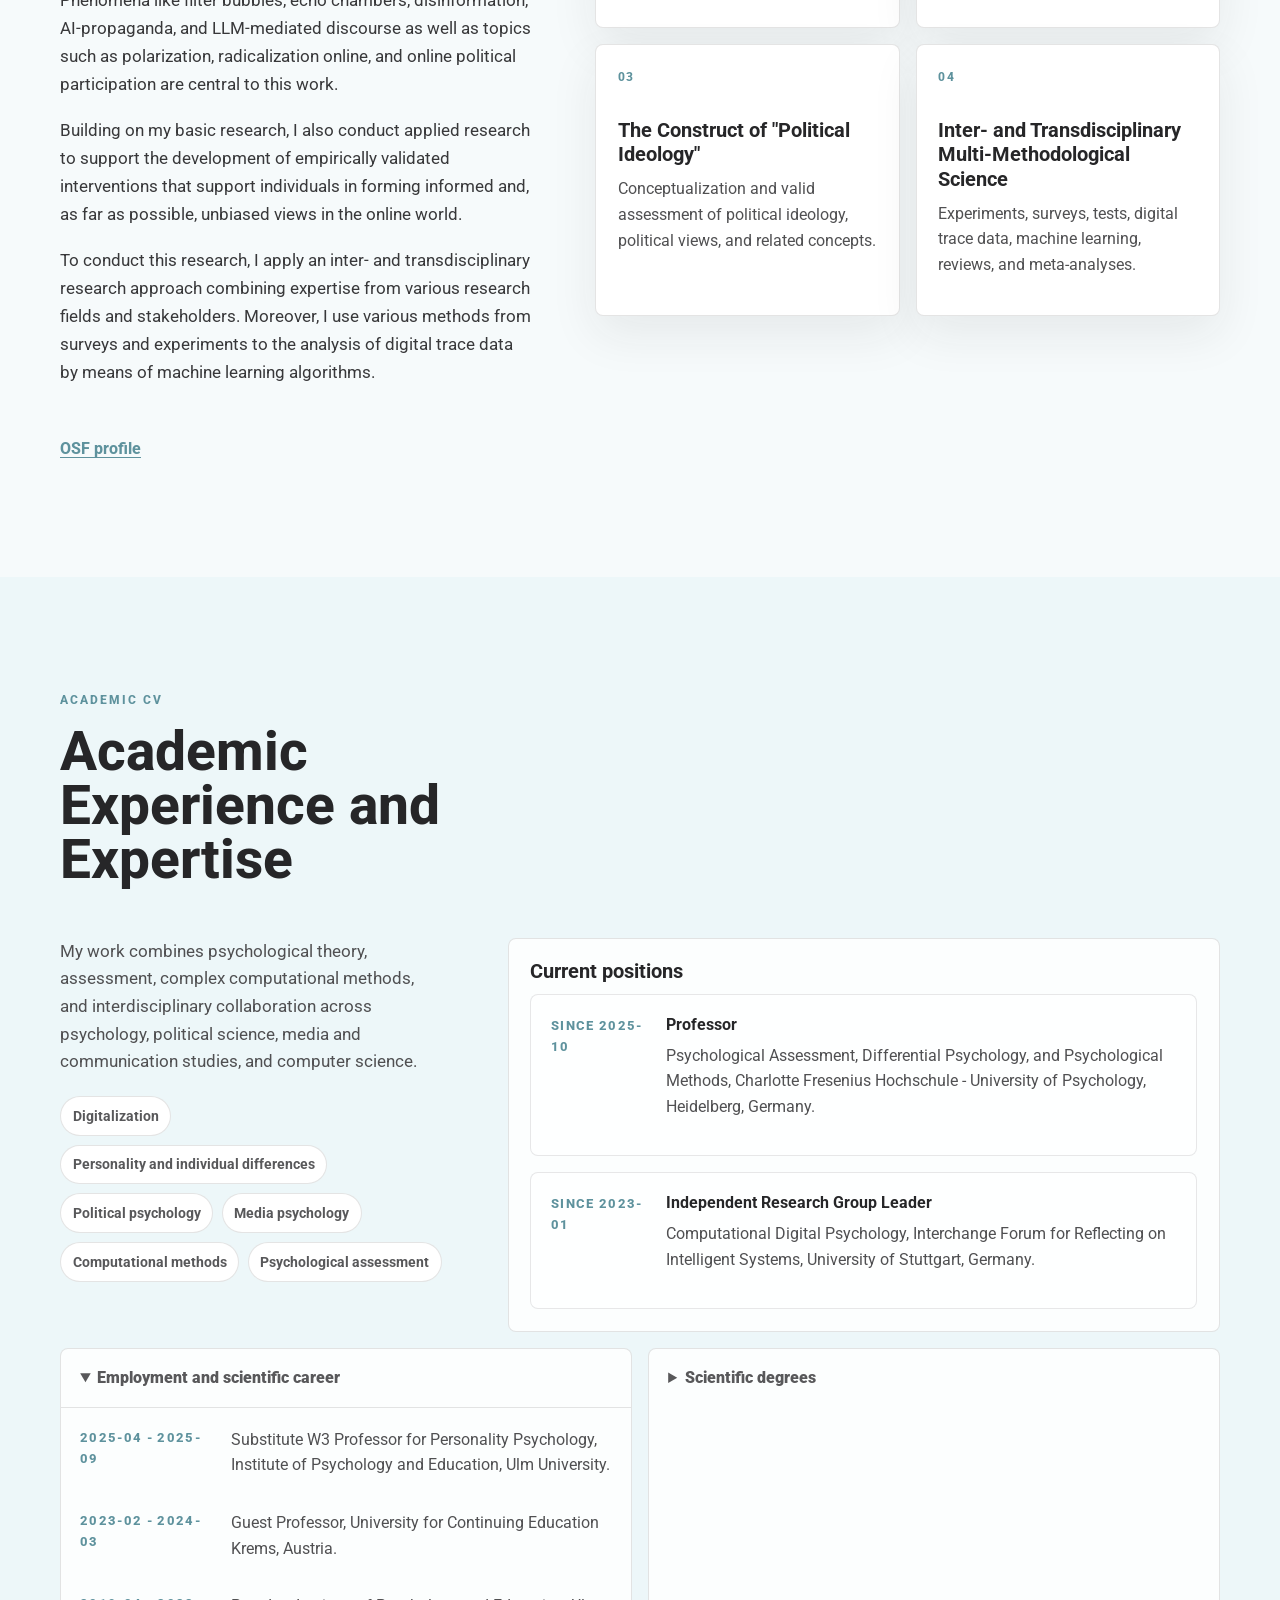
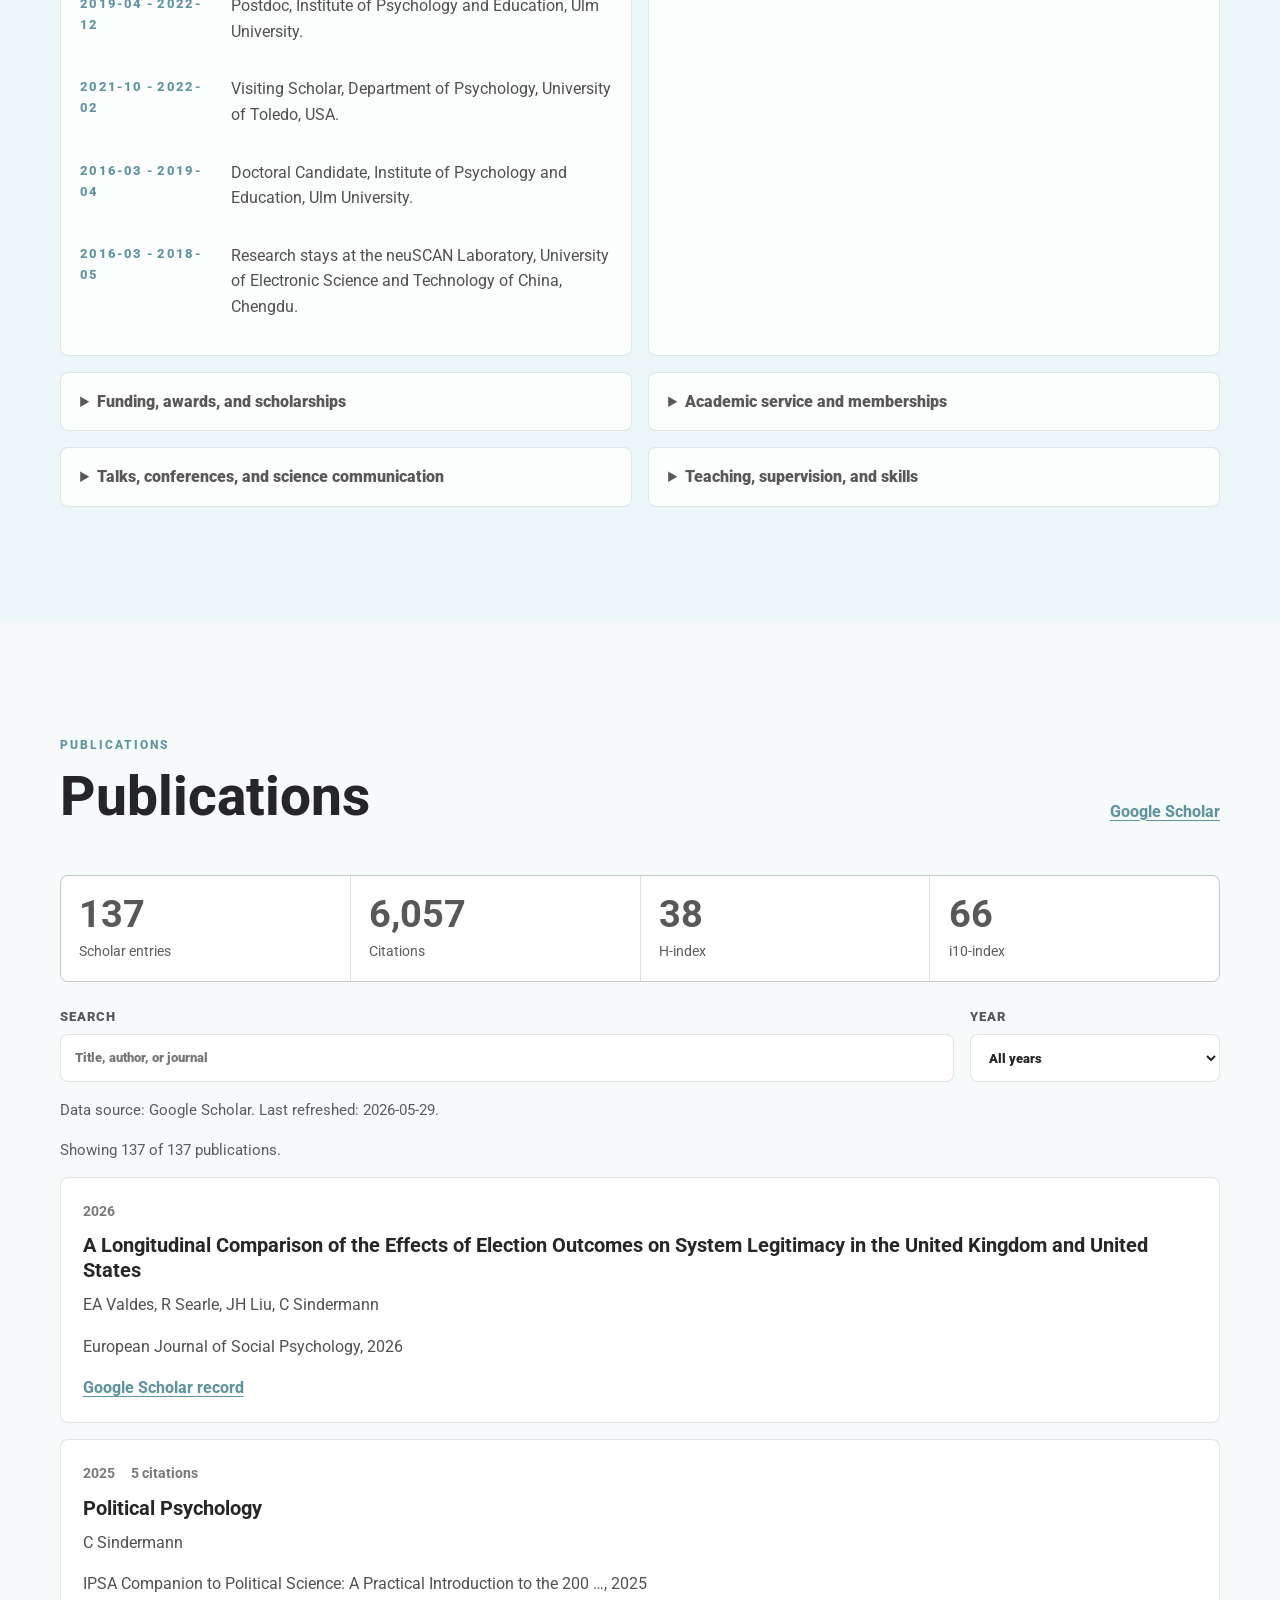
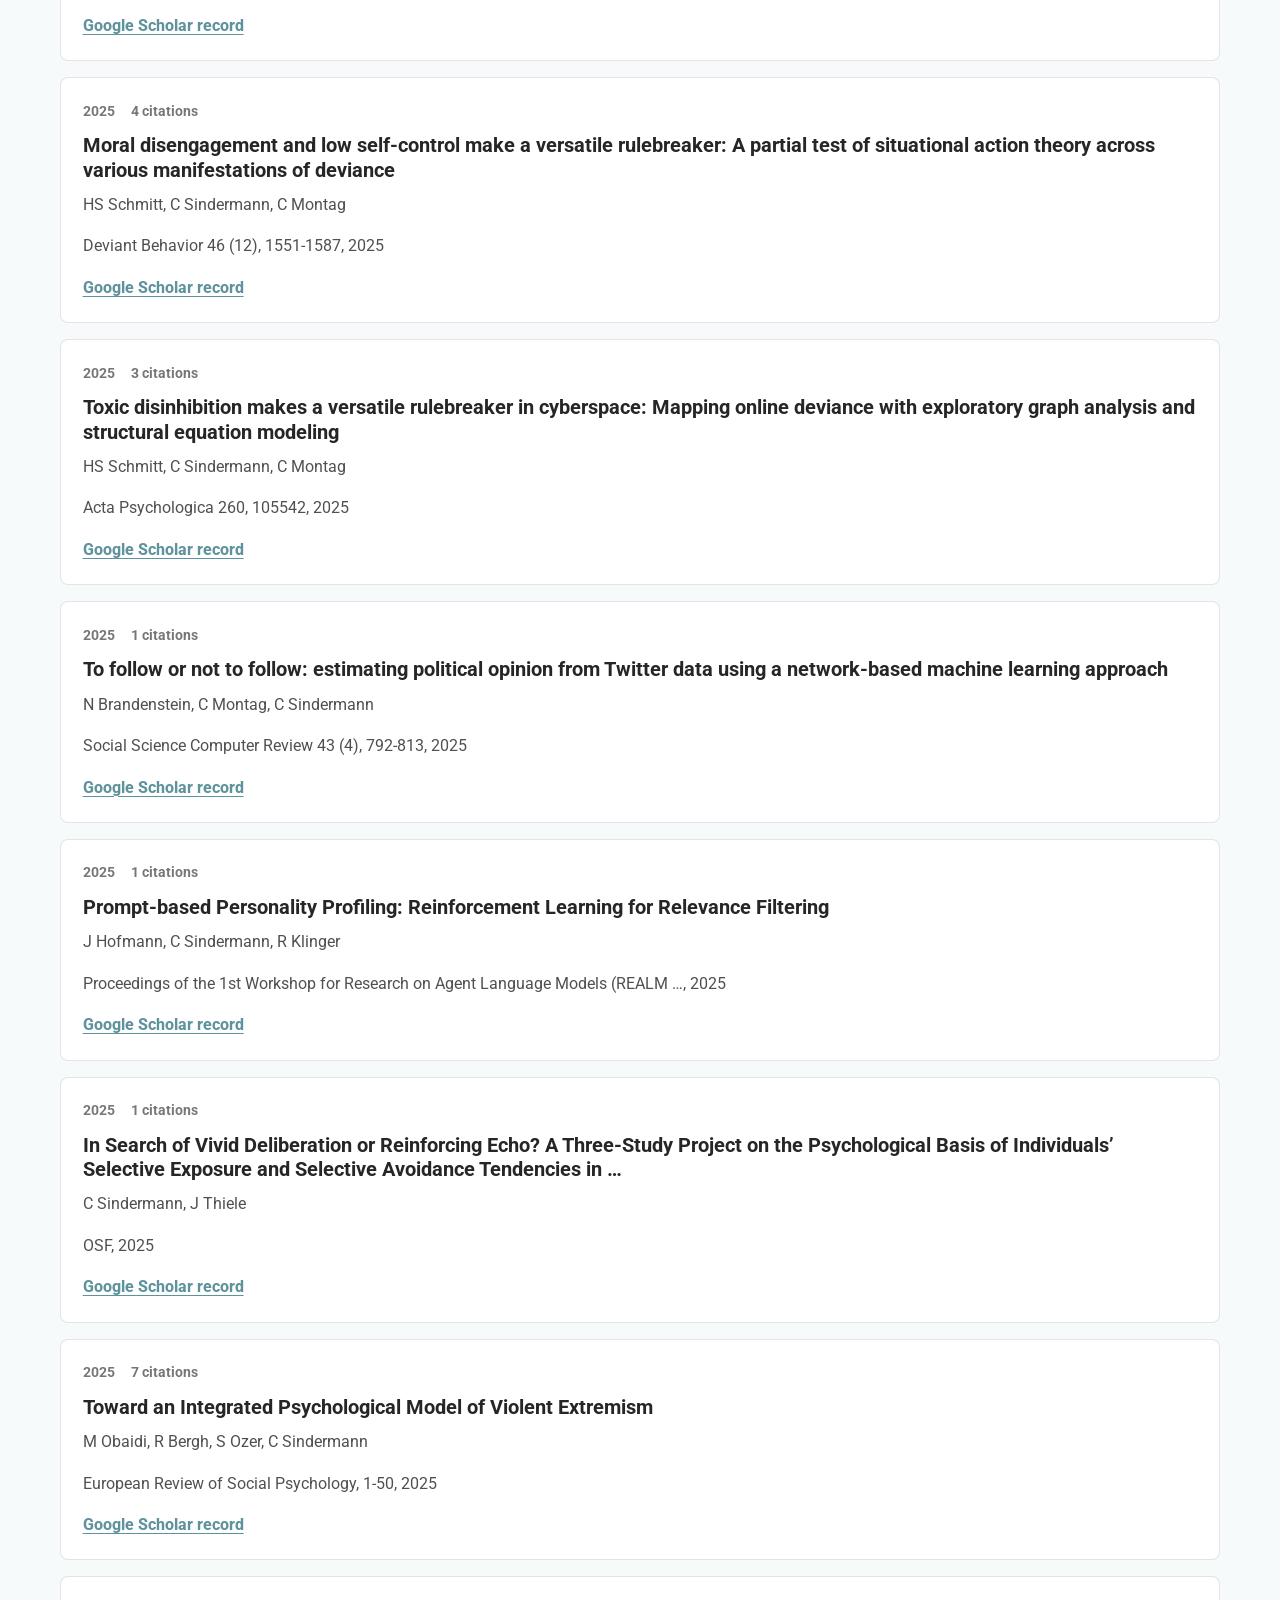
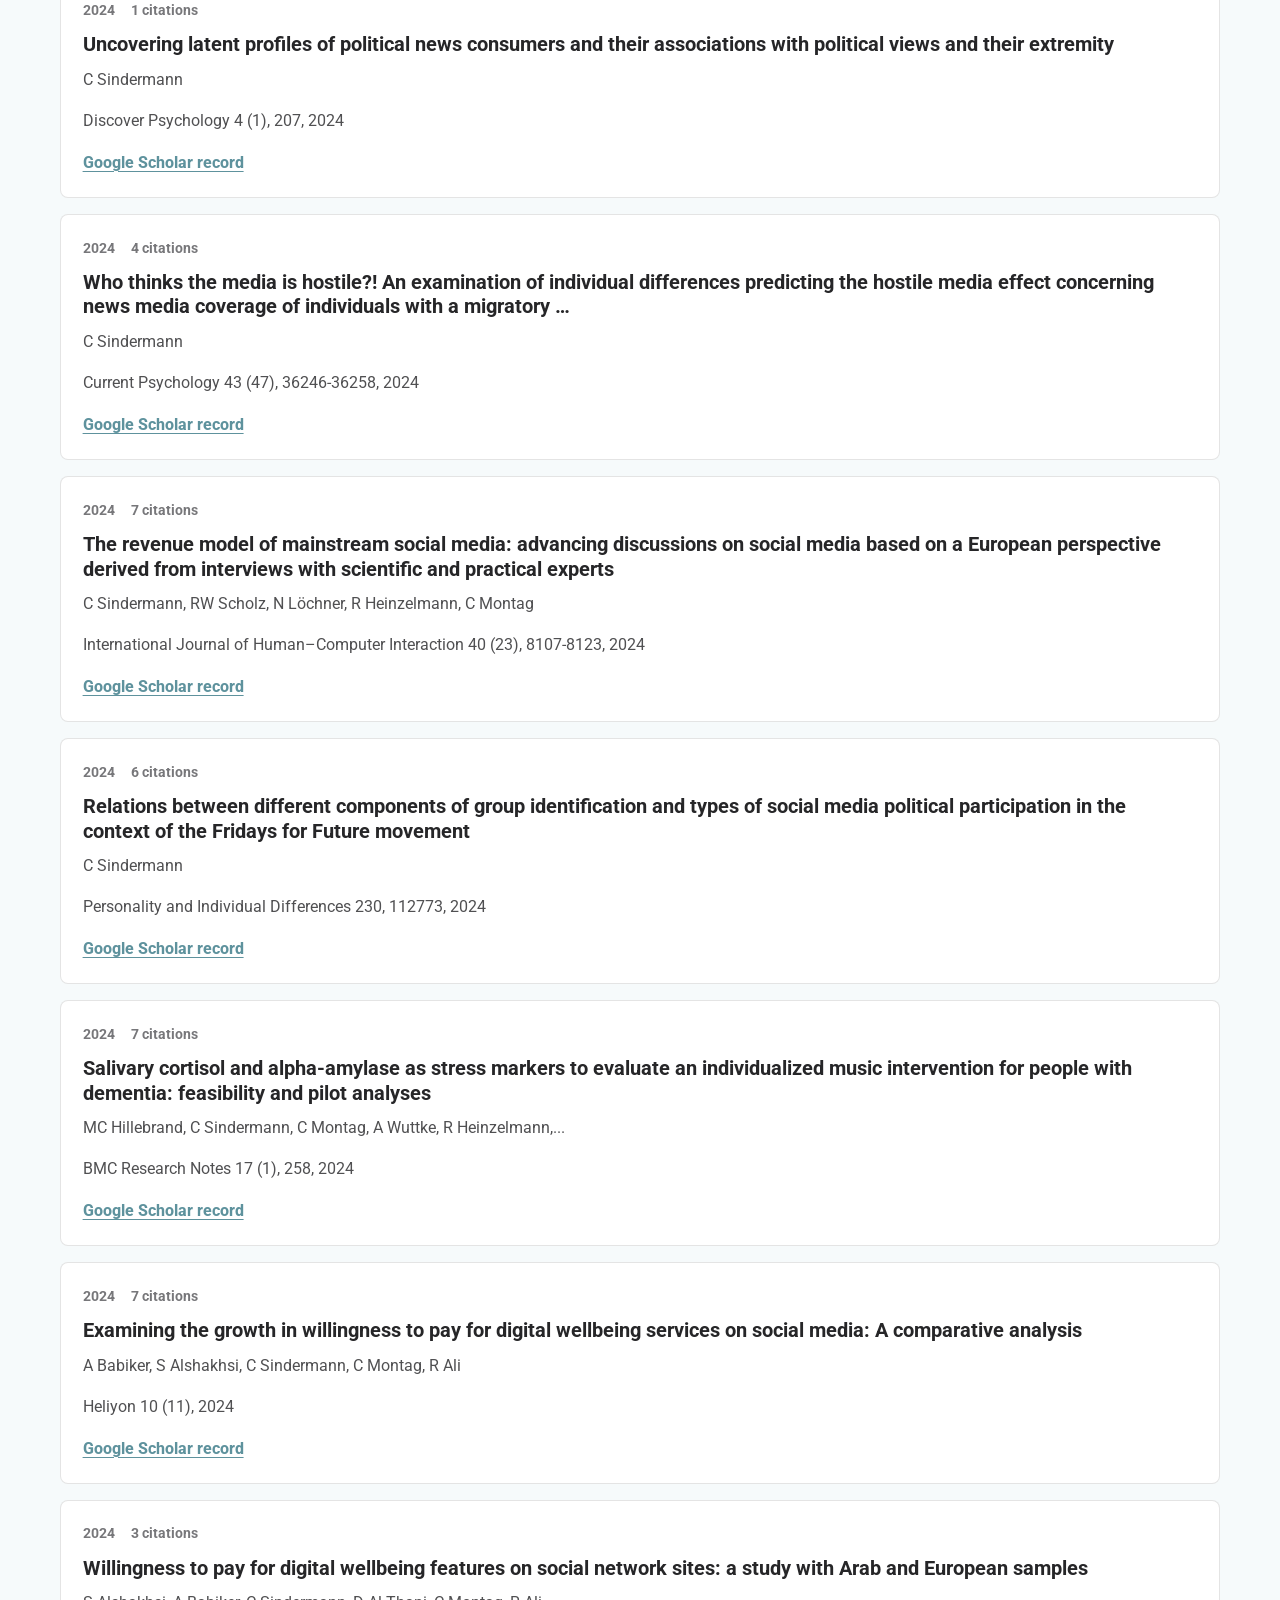
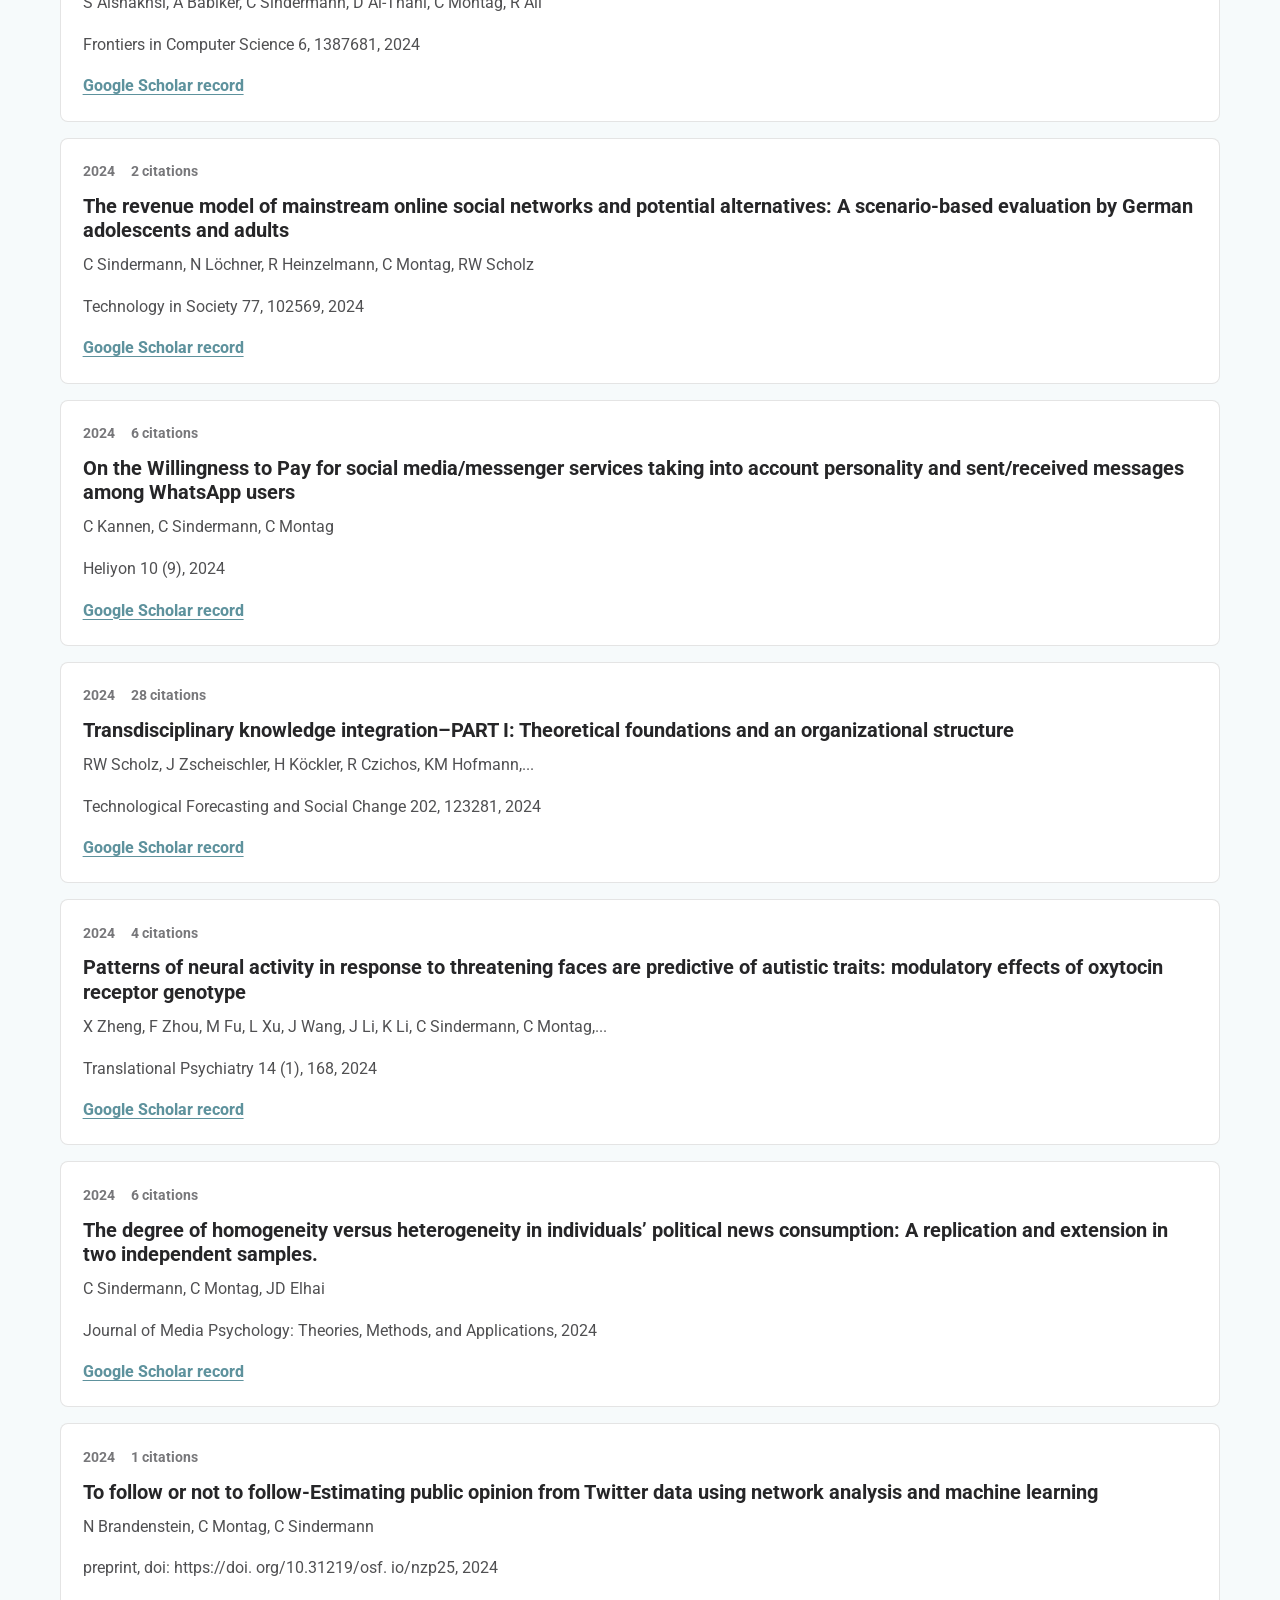
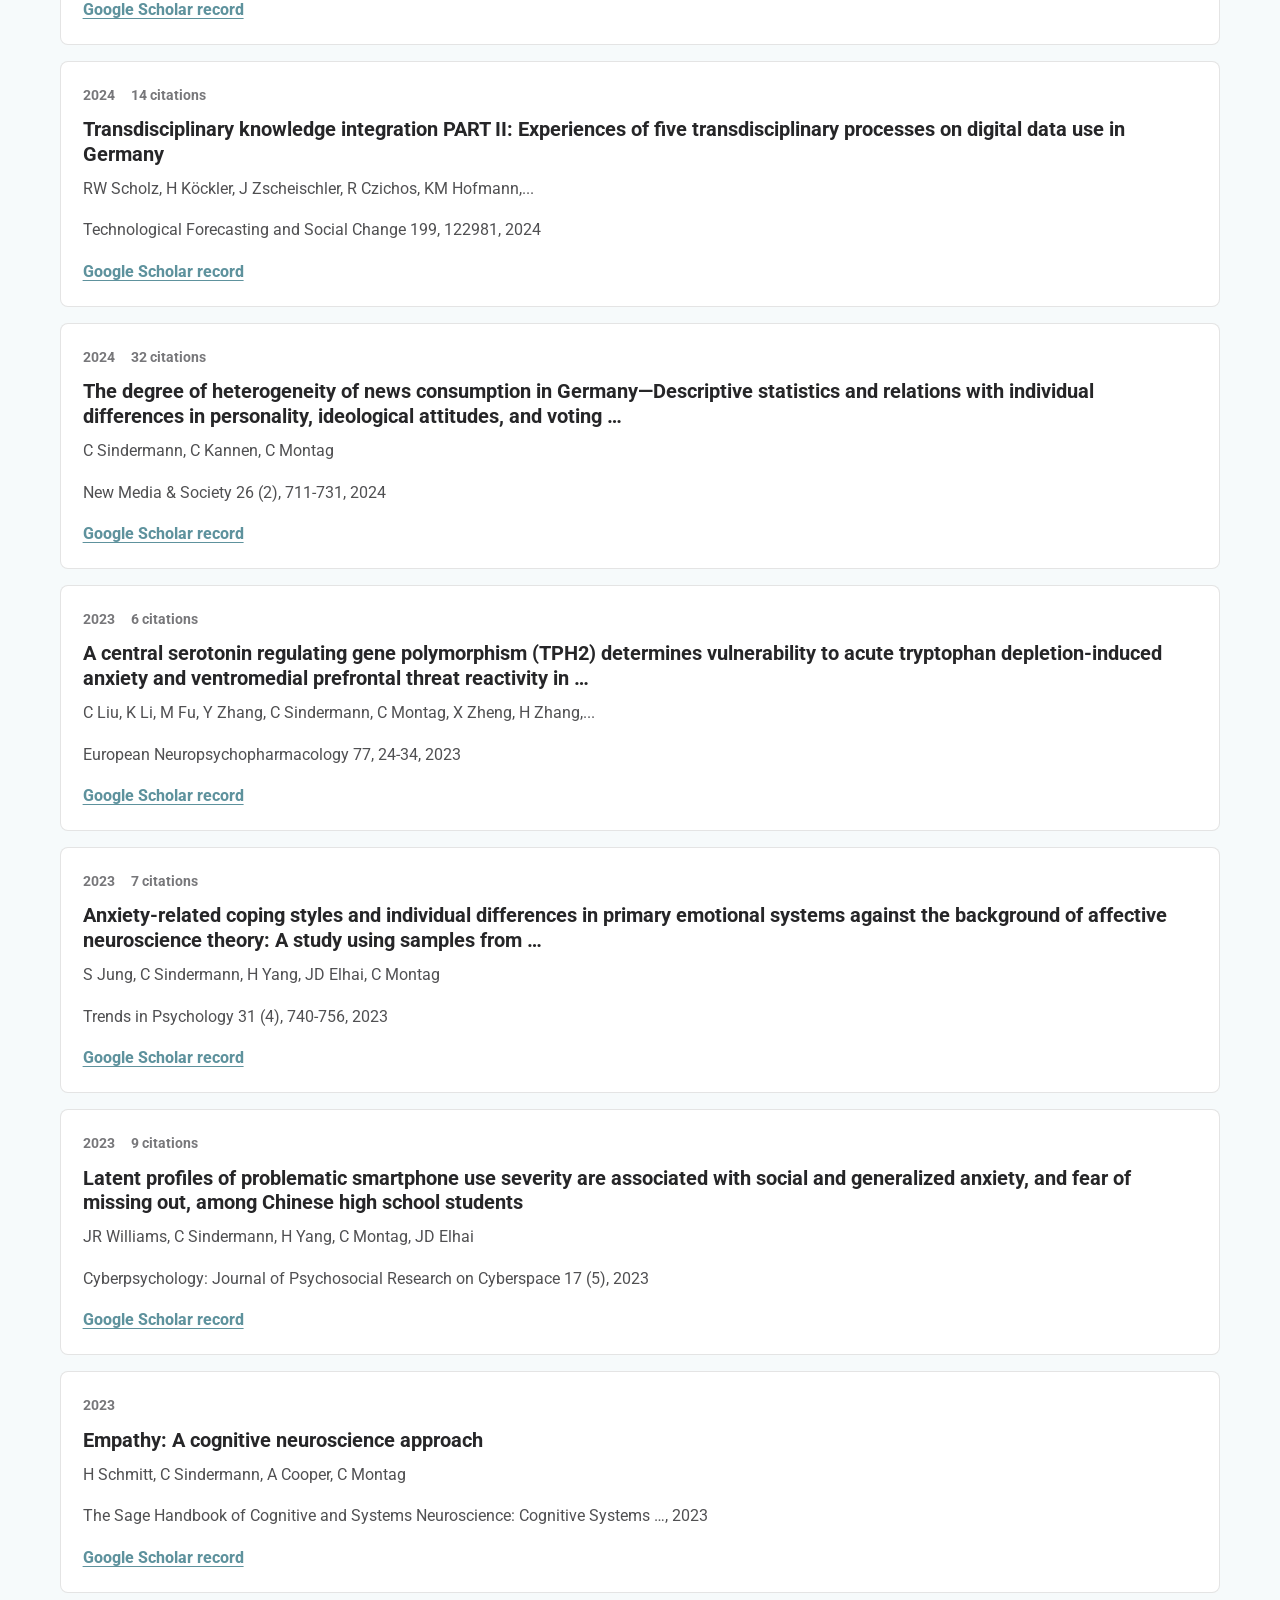
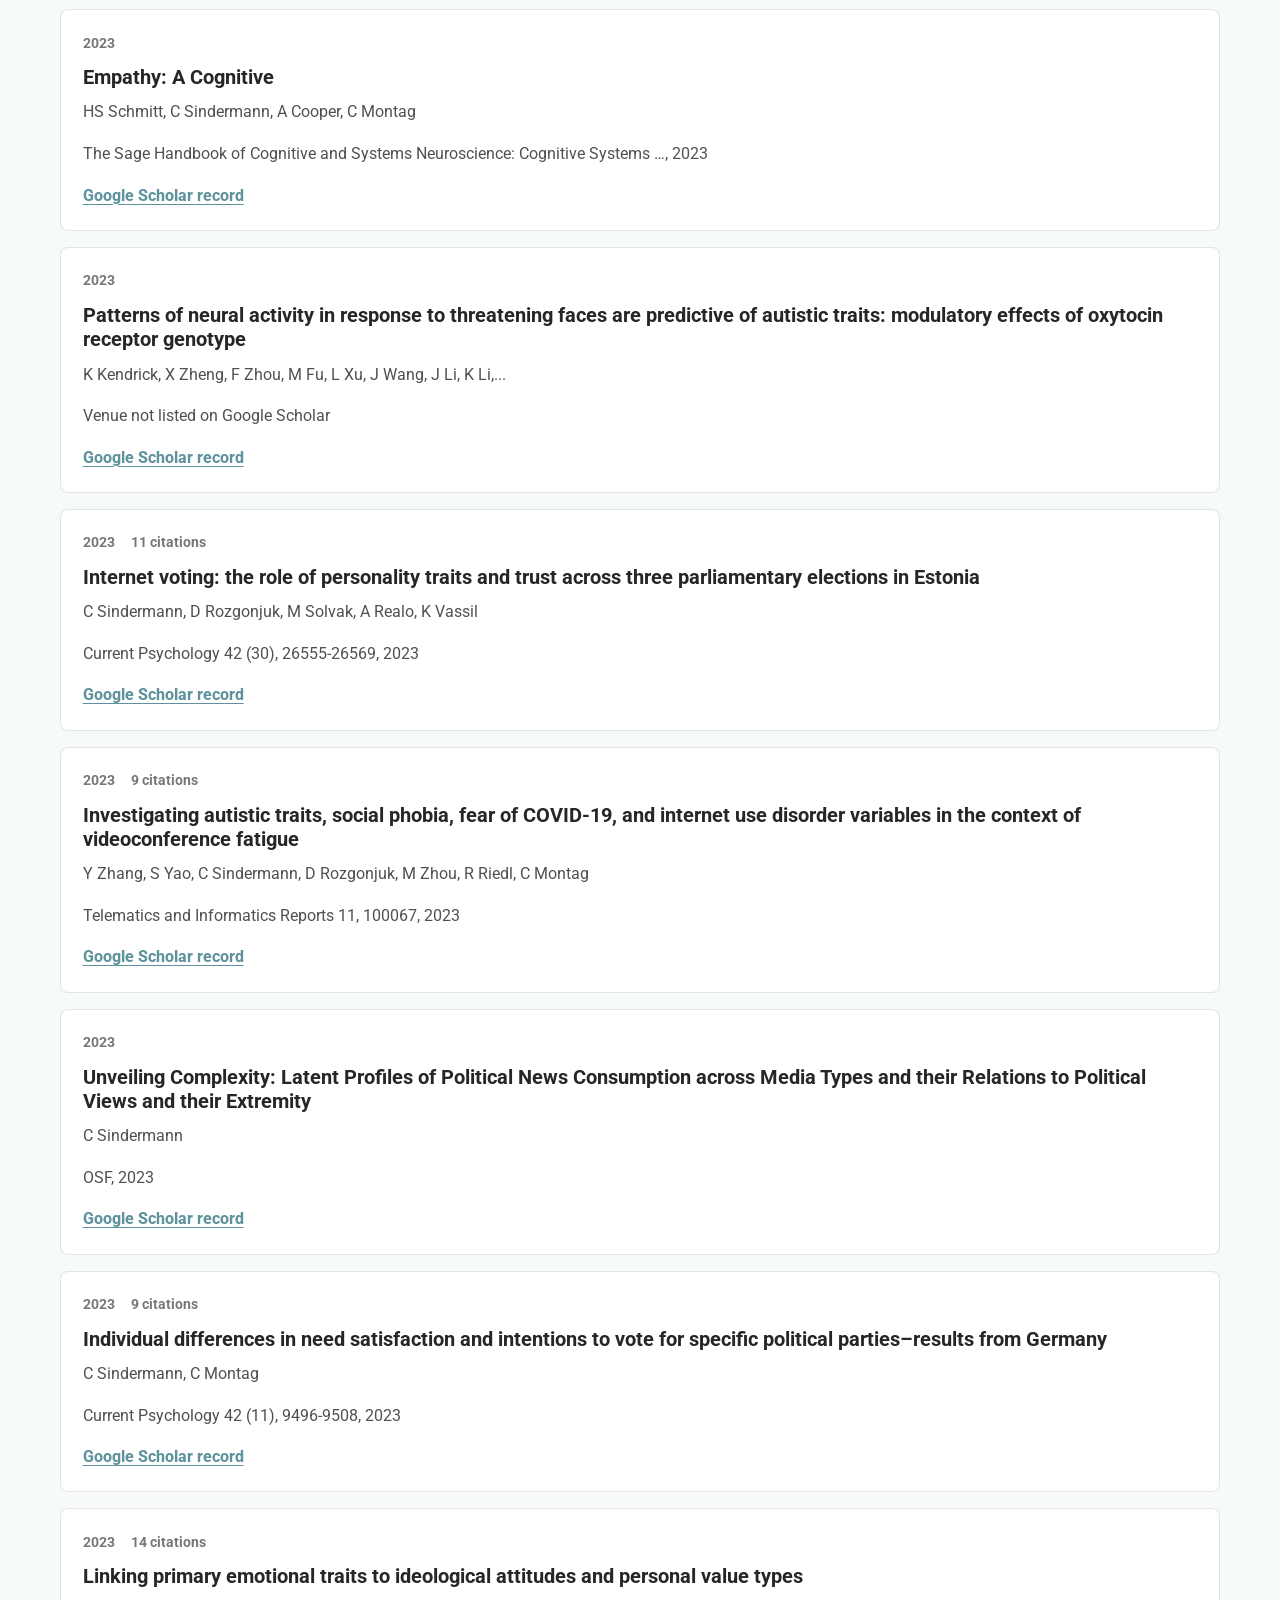
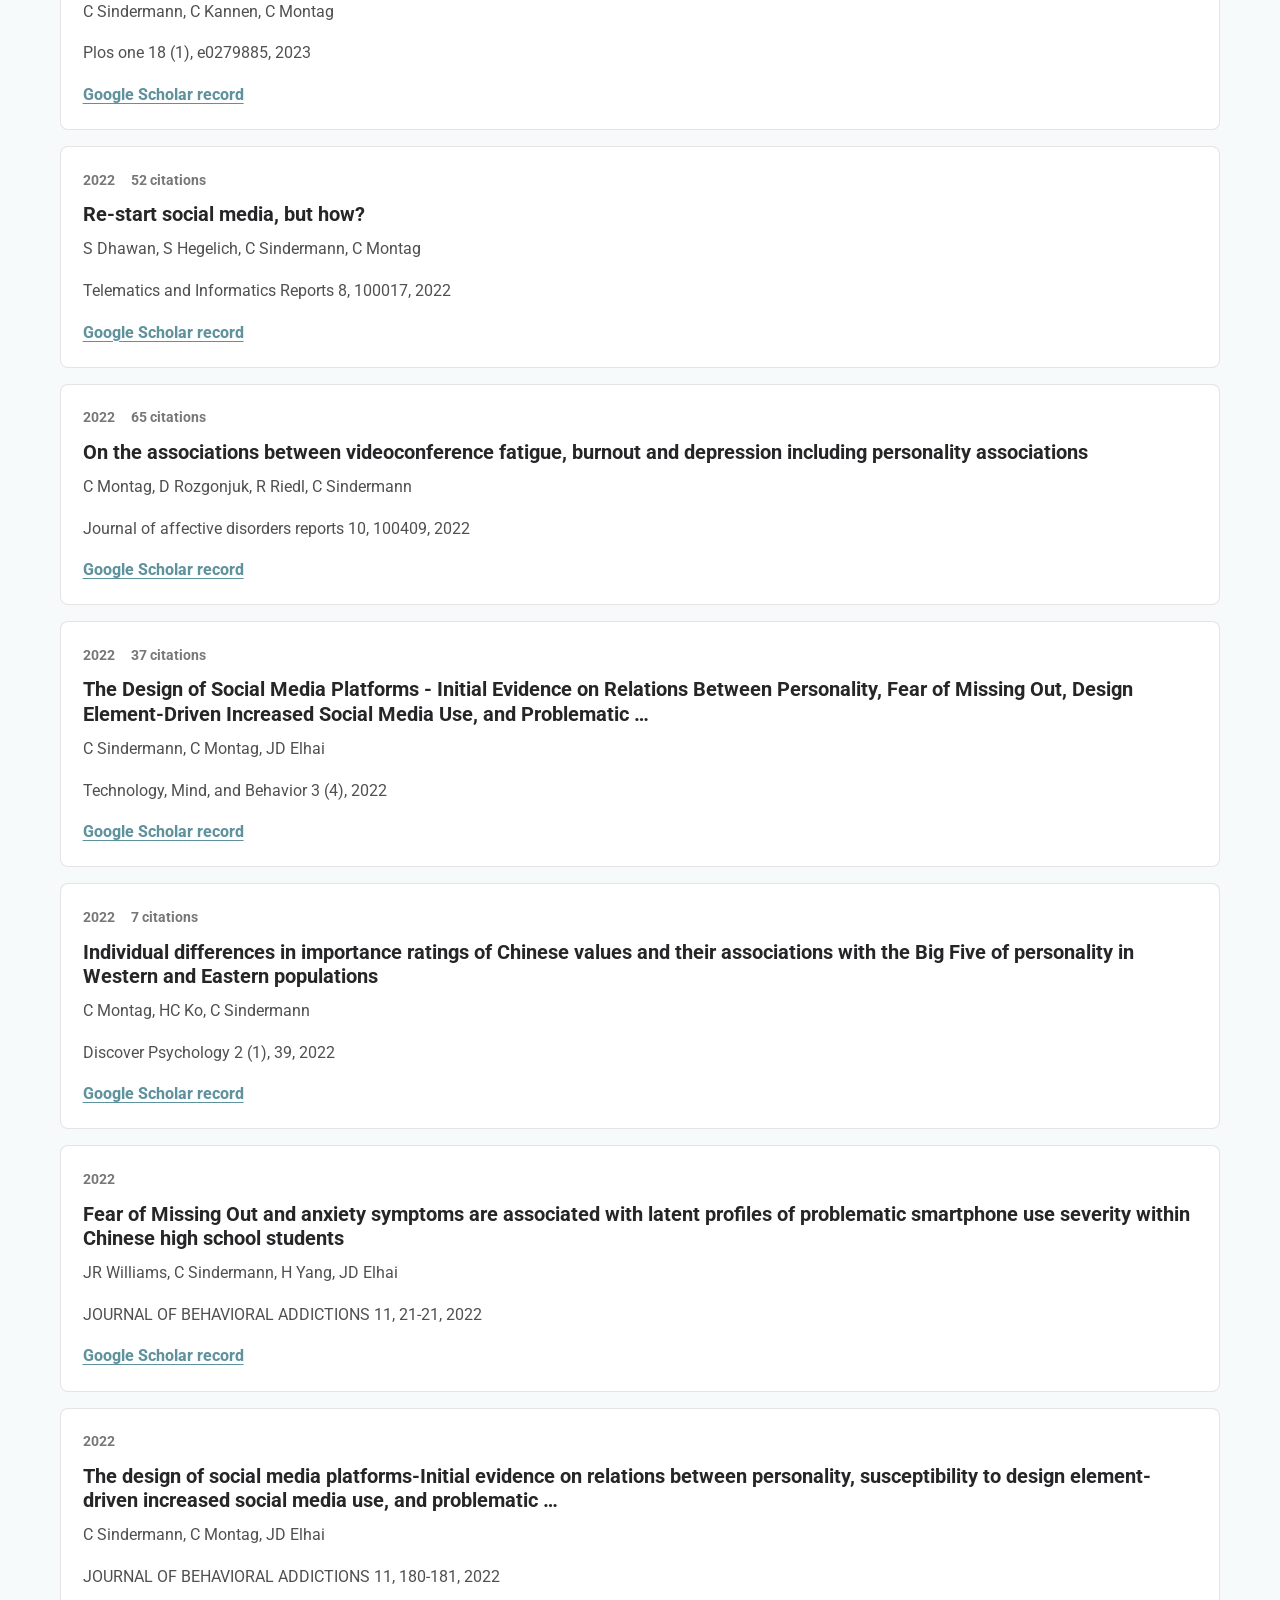
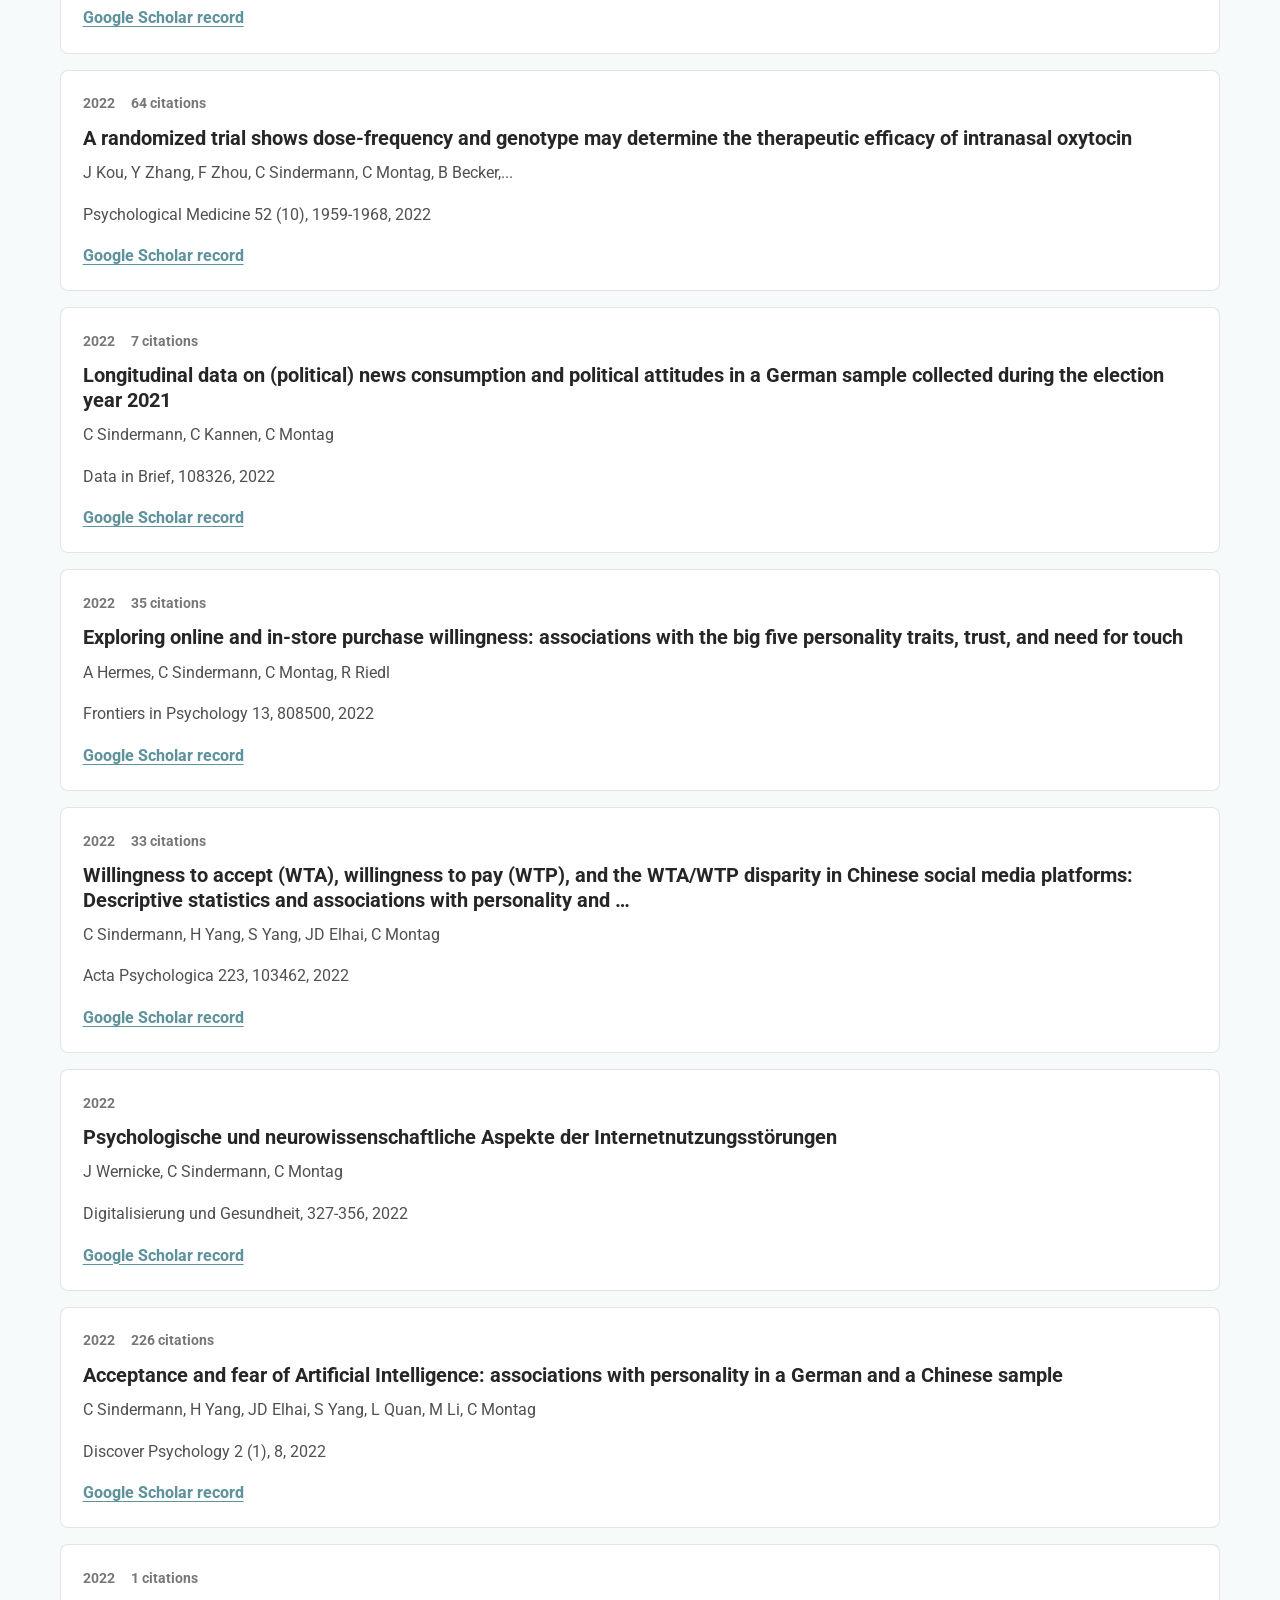
==== commit 44b1349c: "changes" ====
--- a/csindermann_website/en/index.html
+++ b/csindermann_website/en/index.html
@@ -72,8 +72,7 @@
           <p class="eyebrow">Digital Psychology | Individual Differences | Political Psychology | Psychological Assessment </p>
           <h1 id="home-title">Prof. Dr. Cornelia Sindermann</h1>
           <p class="hero-lede">
-            I study how digital technologies, such as online platforms, recommender systems,
-            and AI, shape how individuals process information and form political views and behaviors.
+            I study how digital technologies, such as online platforms, recommender systems, and AI, shape how individuals process information like news and form political views and behaviors.
           </p>
           <div class="hero-actions" aria-label="Primary links">
             <a class="button button-primary" href="#research">Explore research</a>
@@ -104,9 +103,7 @@
         <div class="content-grid">
           <div class="prose">
             <p>
-              I explore how different technologies
-              change how information is created, distributed, filtered, organized,
-              and finally presented to individuals online.
+              I explore how different technologies change how information like news is created, distributed, filtered, organized, and finally presented to individuals online.
             </p>
             <p>
               Additionally, I investigate how individuals with different characteristics
